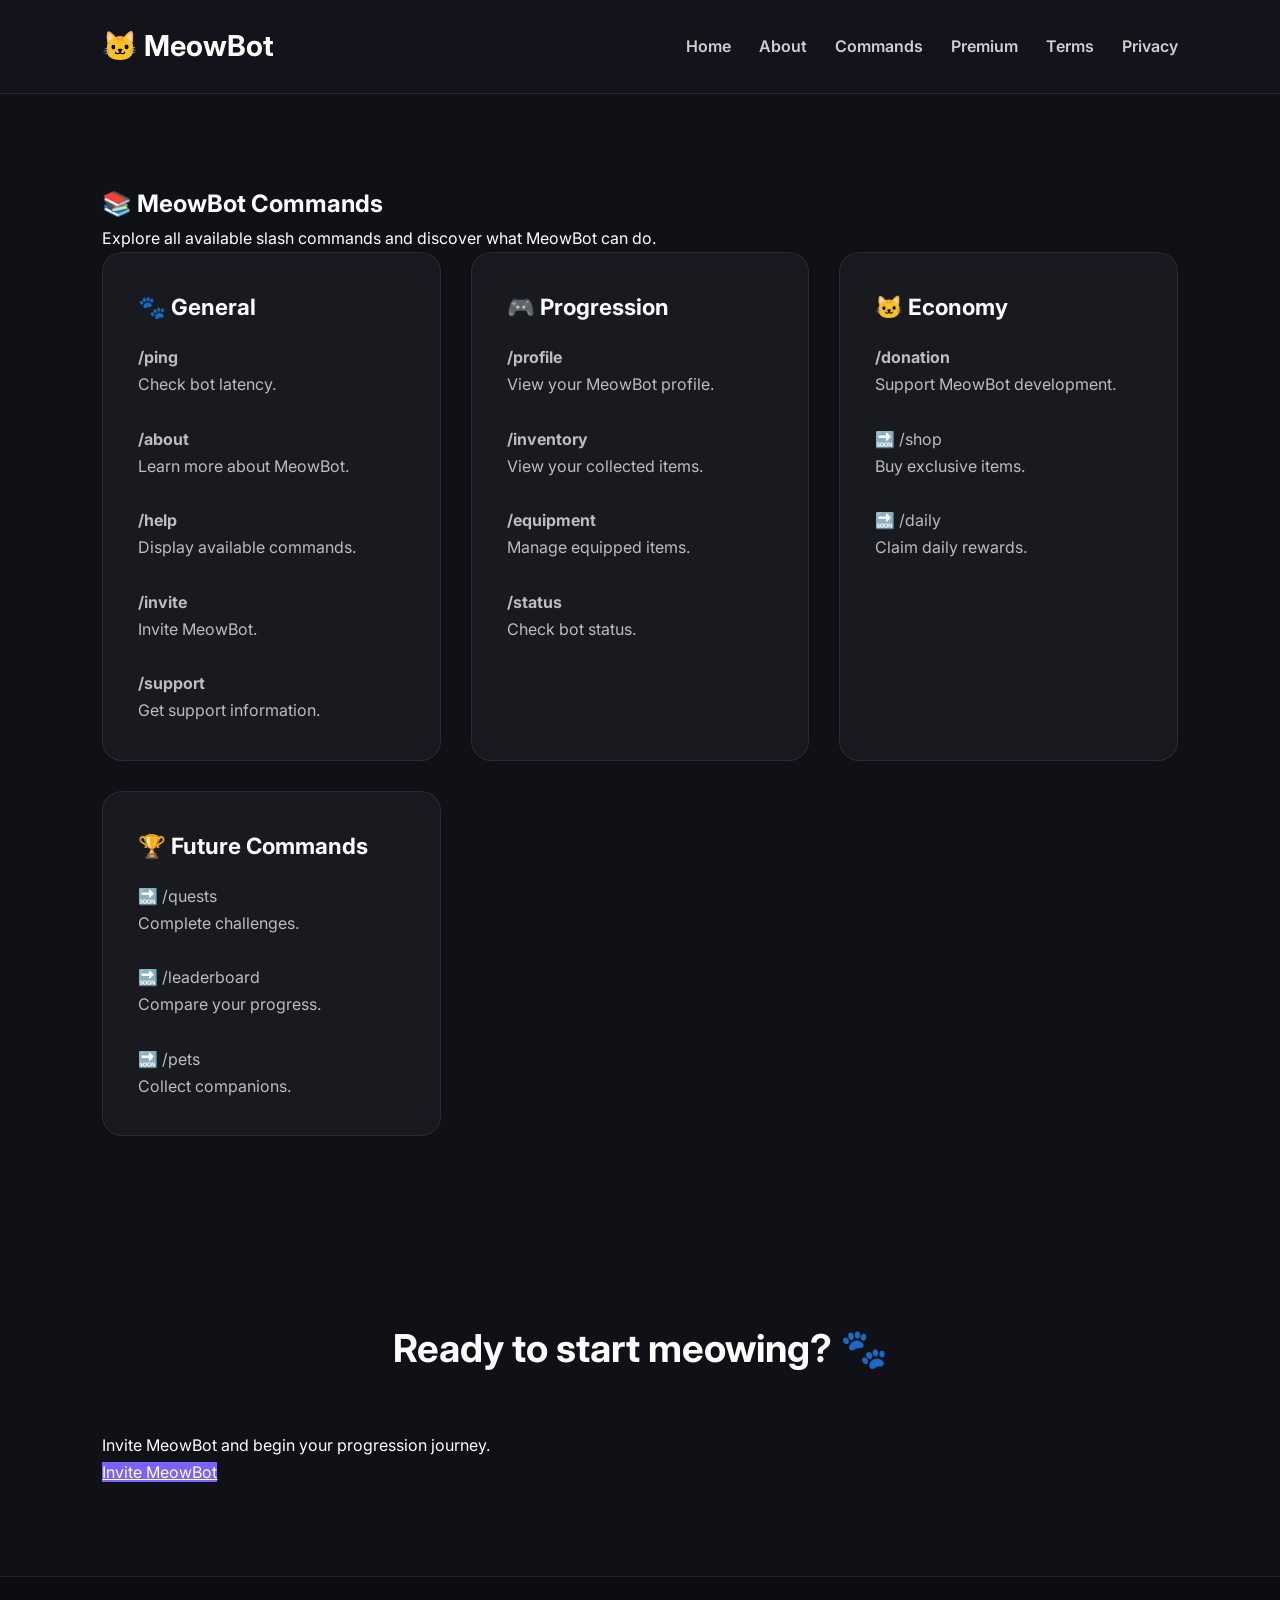
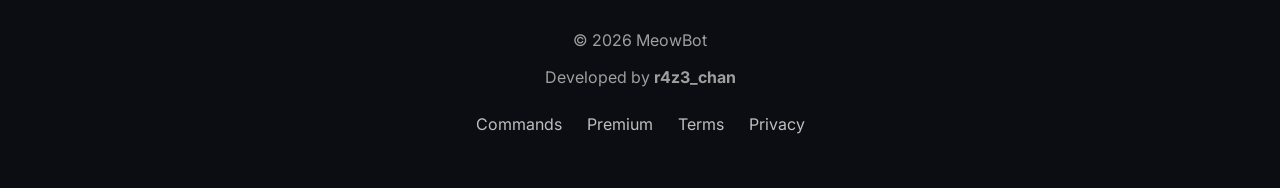
==== commands.html @ 5efc2060 "Create commands.html" ====
<!DOCTYPE html>
<html lang="en">

<head>

    <meta charset="UTF-8">

    <meta name="viewport" content="width=device-width, initial-scale=1.0">

    <title>MeowBot Commands</title>

    <link rel="stylesheet" href="style.css">

</head>


<body>


<header>


    <div class="logo">

        🐱 MeowBot

    </div>



    <nav>


        <a href="index.html">
            Home
        </a>


        <a href="index.html#about">
            About
        </a>


        <a href="commands.html">
            Commands
        </a>


        <a href="premium.html">
            Premium
        </a>


        <a href="terms.html">
            Terms
        </a>


        <a href="privacy.html">
            Privacy
        </a>


    </nav>


</header>








<section class="commands-page">


    <h1>

        📚 MeowBot Commands

    </h1>


    <p>

        Explore all available slash commands
        and discover what MeowBot can do.

    </p>





    <div class="cards">





        <div class="card command-card">


            <h3>

                🐾 General

            </h3>



            <p>

                <strong>/ping</strong>

                <br>
                Check bot latency.

                <br><br>


                <strong>/about</strong>

                <br>
                Learn more about MeowBot.

                <br><br>


                <strong>/help</strong>

                <br>
                Display available commands.

                <br><br>


                <strong>/invite</strong>

                <br>
                Invite MeowBot.

                <br><br>


                <strong>/support</strong>

                <br>
                Get support information.

            </p>


        </div>








        <div class="card command-card">


            <h3>

                🎮 Progression

            </h3>



            <p>


                <strong>/profile</strong>

                <br>
                View your MeowBot profile.

                <br><br>


                <strong>/inventory</strong>

                <br>
                View your collected items.

                <br><br>


                <strong>/equipment</strong>

                <br>
                Manage equipped items.

                <br><br>


                <strong>/status</strong>

                <br>
                Check bot status.


            </p>


        </div>









        <div class="card command-card">


            <h3>

                🐱 Economy

            </h3>



            <p>


                <strong>/donation</strong>

                <br>
                Support MeowBot development.

                <br><br>


                🔜 /shop

                <br>
                Buy exclusive items.

                <br><br>


                🔜 /daily

                <br>
                Claim daily rewards.

            </p>


        </div>









        <div class="card command-card">


            <h3>

                🏆 Future Commands

            </h3>



            <p>


                🔜 /quests

                <br>
                Complete challenges.

                <br><br>


                🔜 /leaderboard

                <br>
                Compare your progress.

                <br><br>


                🔜 /pets

                <br>
                Collect companions.


            </p>


        </div>



    </div>



</section>








<section class="cta">


    <h2>

        Ready to start meowing? 🐾

    </h2>


    <p>

        Invite MeowBot and begin your progression journey.

    </p>



    <a 
    class="primary"
    href="https://discord.com/oauth2/authorize?client_id=1523691754614689943&permissions=412317240384&integration_type=0&scope=bot+applications.commands"
    target="_blank">

        Invite MeowBot

    </a>


</section>








<footer>


    <p>
        © 2026 MeowBot
    </p>


    <p>
        Developed by <strong>r4z3_chan</strong>
    </p>



    <div class="footer-links">


        <a href="commands.html">
            Commands
        </a>


        <a href="premium.html">
            Premium
        </a>


        <a href="terms.html">
            Terms
        </a>


        <a href="privacy.html">
            Privacy
        </a>


    </div>



</footer>




</body>

</html>
---- style.css ----
/*
==========================================
MeowBot Website
Developer: r4z3_chan
==========================================
*/

@import url('https://fonts.googleapis.com/css2?family=Inter:wght@400;500;600;700&display=swap');

* {

    margin: 0;

    padding: 0;

    box-sizing: border-box;

}

html {

    scroll-behavior: smooth;

}

body {

    font-family: "Inter", sans-serif;

    background: #0f1117;

    color: #ffffff;

    line-height: 1.7;

}
:root {

    --background: #0f1117;

    --surface: #171b24;

    --primary: #7b61ff;

    --primary-hover: #927cff;

    --text: #ffffff;

    --text-secondary: #bdbdbd;

    --border: rgba(255,255,255,.08);

}
/* ===========================
   HEADER
=========================== */

header {

    width: 100%;

    padding: 22px 8%;

    display: flex;

    justify-content: space-between;

    align-items: center;

    background: rgba(20,20,30,.92);

    backdrop-filter: blur(12px);

    border-bottom: 1px solid rgba(255,255,255,.08);

    position: sticky;

    top: 0;

    z-index: 1000;

}

.logo {

    font-size: 1.8rem;

    font-weight: 700;

    color: #ffffff;

}

nav {

    display: flex;

    gap: 28px;

}

nav a {

    color: #cfcfcf;

    text-decoration: none;

    font-weight: 600;

    transition: .25s;

}

nav a:hover {

    color: #7b61ff;

}

/* ===========================
   HERO
=========================== */

.hero {

    min-height: 90vh;

    display: flex;

    flex-direction: column;

    justify-content: center;

    align-items: center;

    text-align: center;

    padding: 80px 20px;

    background:

        radial-gradient(circle at top,
        rgba(123,97,255,.35),
        transparent 55%),

        linear-gradient(#0f1117,#161922);

}

.hero h1 {

    font-size: 4rem;

    margin-bottom: 20px;

    font-weight: 700;

}

.hero p {

    max-width: 720px;

    color: #bdbdbd;

    font-size: 1.2rem;

    margin-bottom: 45px;

}

/* ===========================
   BUTTONS
=========================== */

.buttons {

    display: flex;

    gap: 20px;

    flex-wrap: wrap;

    justify-content: center;

}

.buttons a {

    text-decoration: none;

    padding: 15px 34px;

    border-radius: 14px;

    font-weight: 700;

    transition: .25s;

}

.primary {

    background: #7b61ff;

    color: white;

}

.primary:hover {

    background: #927cff;

    transform: translateY(-3px);

}

.secondary {

    border: 2px solid #7b61ff;

    color: #ffffff;

}

.secondary:hover {

    background: #7b61ff;

    transform: translateY(-3px);

}

/* ===========================
   SECTIONS
=========================== */

section {

    padding: 90px 8%;

}

section h2 {

    text-align: center;

    font-size: 2.4rem;

    margin-bottom: 50px;

}
/* ===========================
   FEATURE CARDS
=========================== */

.cards {

    display: grid;

    grid-template-columns: repeat(auto-fit, minmax(280px, 1fr));

    gap: 30px;

}

.card {

    background: rgba(255,255,255,.04);

    border: 1px solid rgba(255,255,255,.08);

    backdrop-filter: blur(12px);

    border-radius: 20px;

    padding: 35px;

    transition: .3s ease;

}

.card:hover {

    transform: translateY(-10px);

    border-color: #7b61ff;

    box-shadow: 0 15px 35px rgba(123,97,255,.25);

}

.card h3 {

    margin-bottom: 18px;

    font-size: 1.4rem;

}

.card p {

    color: #bdbdbd;

}

/* ===========================
   STATUS
=========================== */

.status {

    text-align: center;

}

.status p {

    color: #c9c9c9;

    font-size: 1.1rem;

    margin-top: 12px;

}

/* ===========================
   FOOTER
=========================== */

footer {

    background: #0b0d12;

    border-top: 1px solid rgba(255,255,255,.08);

    padding: 50px 20px;

    text-align: center;

}

footer p {

    color: #9f9f9f;

    margin-bottom: 10px;

}

.footer-links {

    margin-top: 20px;

    display: flex;

    justify-content: center;

    gap: 25px;

    flex-wrap: wrap;

}

.footer-links a {

    color: #bfbfbf;

    text-decoration: none;

    transition: .25s;

}

.footer-links a:hover {

    color: #7b61ff;

}

/* ===========================
   SCROLLBAR
=========================== */

::-webkit-scrollbar {

    width: 10px;

}

::-webkit-scrollbar-track {

    background: #11131a;

}

::-webkit-scrollbar-thumb {

    background: #7b61ff;

    border-radius: 20px;

}

::-webkit-scrollbar-thumb:hover {

    background: #927cff;

}

/* ===========================
   ANIMATIONS
=========================== */

.hero h1 {

    animation: fadeUp .8s ease;

}

.hero p {

    animation: fadeUp 1.1s ease;

}

.buttons {

    animation: fadeUp 1.4s ease;

}

@keyframes fadeUp {

    from {

        opacity: 0;

        transform: translateY(30px);

    }

    to {

        opacity: 1;

        transform: translateY(0);

    }

}

/* ===========================
   RESPONSIVE
=========================== */

@media (max-width: 900px) {

    header {

        flex-direction: column;

        gap: 20px;

    }

    nav {

        flex-wrap: wrap;

        justify-content: center;

    }

    .hero h1 {

        font-size: 3rem;

    }

}

@media (max-width: 650px) {

    .hero {

        min-height: auto;

        padding-top: 120px;

        padding-bottom: 80px;

    }

    .hero h1 {

        font-size: 2.3rem;

    }

    .hero p {

        font-size: 1rem;

    }

    .buttons {

        flex-direction: column;

        width: 100%;

    }

    .buttons a {

        width: 100%;

        text-align: center;

    }

    section {

        padding: 70px 7%;

    }

}
/* ===========================
   STATISTICS
=========================== */


#stats {

    text-align: center;

}


.stat-card {

    text-align: center;

}


.stat-number {

    font-size: 2.5rem;

    font-weight: bold;

    color: #7b61ff;

    margin: 15px 0;

}

/* ==========================
   PREMIUM PAGE
========================== */


.premium-page {

    min-height: 70vh;

    display: flex;

    flex-direction: column;

    align-items: center;

    justify-content: center;

    text-align: center;

}



.premium-card {

    max-width: 600px;

    padding: 40px;

    margin-top: 30px;

    border-radius: 20px;

    background: rgba(255,255,255,0.05);

}



.premium-card h2 {

    font-size: 2rem;

}



.premium-features {

    margin-top: 30px;

}



.coming {

    margin-top: 30px;

    font-weight: bold;

}
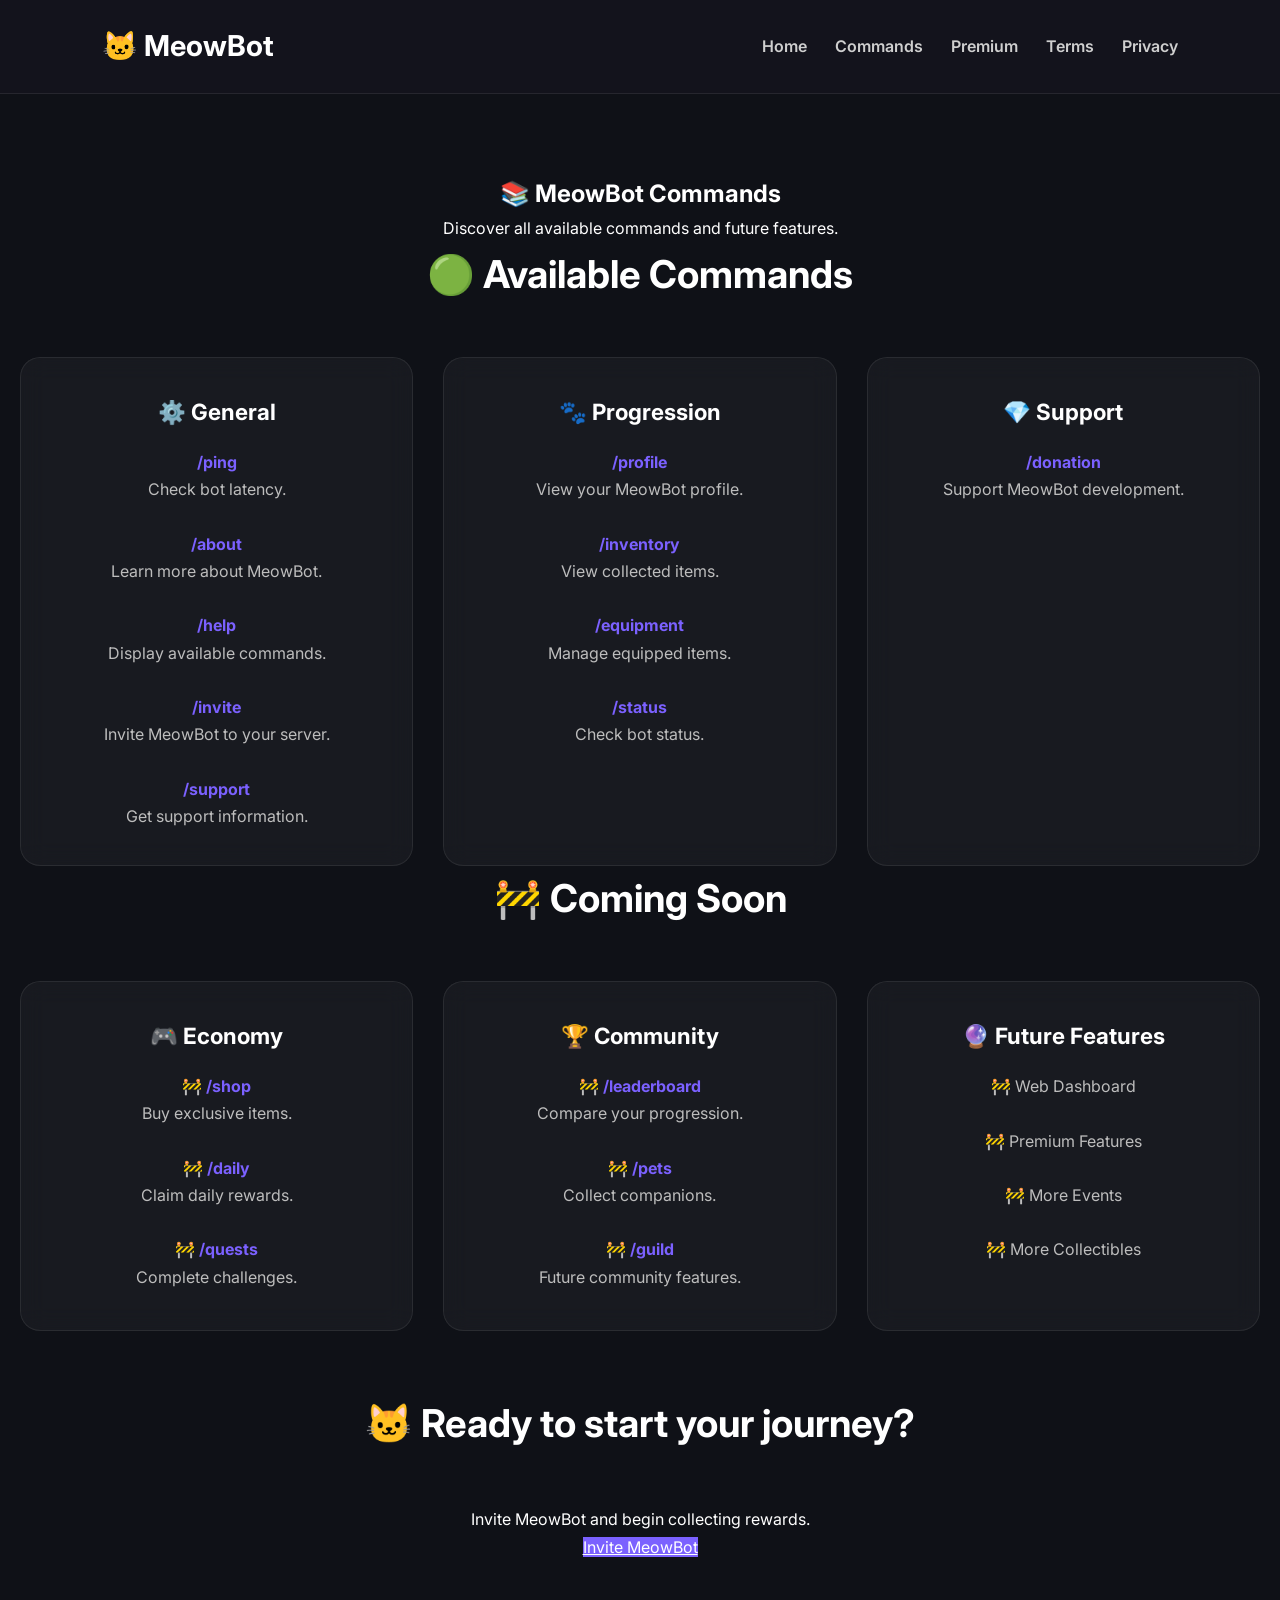
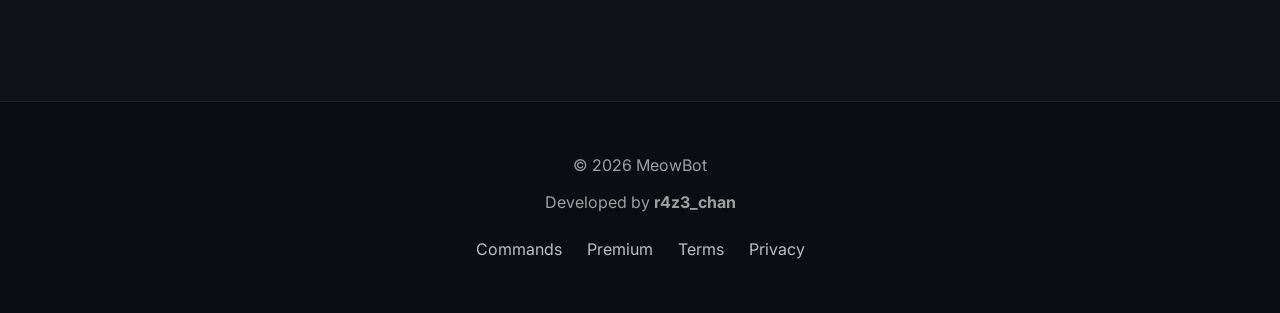
==== commit 081cb957: "Update commands.html" ====
--- a/commands.html
+++ b/commands.html
@@ -29,38 +29,27 @@
 
 
     <nav>
-
 
         <a href="index.html">
             Home
         </a>
 
-
-        <a href="index.html#about">
-            About
-        </a>
-
-
         <a href="commands.html">
             Commands
         </a>
 
-
         <a href="premium.html">
             Premium
         </a>
 
-
         <a href="terms.html">
             Terms
         </a>
 
-
         <a href="privacy.html">
             Privacy
         </a>
 
-
     </nav>
 
 
@@ -72,246 +61,392 @@
 
 
 
-
 <section class="commands-page">
 
 
-    <h1>
-
-        📚 MeowBot Commands
-
-    </h1>
-
-
-    <p>
-
-        Explore all available slash commands
-        and discover what MeowBot can do.
-
-    </p>
-
-
-
-
-
-    <div class="cards">
-
-
-
-
-
-        <div class="card command-card">
-
-
-            <h3>
-
-                🐾 General
-
-            </h3>
-
-
-
-            <p>
-
-                <strong>/ping</strong>
-
-                <br>
-                Check bot latency.
-
-                <br><br>
-
-
-                <strong>/about</strong>
-
-                <br>
-                Learn more about MeowBot.
-
-                <br><br>
-
-
-                <strong>/help</strong>
-
-                <br>
-                Display available commands.
-
-                <br><br>
-
-
-                <strong>/invite</strong>
-
-                <br>
-                Invite MeowBot.
-
-                <br><br>
-
-
-                <strong>/support</strong>
-
-                <br>
-                Get support information.
-
-            </p>
-
-
-        </div>
-
-
-
-
-
-
-
-
-        <div class="card command-card">
-
-
-            <h3>
-
-                🎮 Progression
-
-            </h3>
-
-
-
-            <p>
-
-
-                <strong>/profile</strong>
-
-                <br>
-                View your MeowBot profile.
-
-                <br><br>
-
-
-                <strong>/inventory</strong>
-
-                <br>
-                View your collected items.
-
-                <br><br>
-
-
-                <strong>/equipment</strong>
-
-                <br>
-                Manage equipped items.
-
-                <br><br>
-
-
-                <strong>/status</strong>
-
-                <br>
-                Check bot status.
-
-
-            </p>
-
-
-        </div>
-
-
-
-
-
-
-
-
-
-        <div class="card command-card">
-
-
-            <h3>
-
-                🐱 Economy
-
-            </h3>
-
-
-
-            <p>
-
-
-                <strong>/donation</strong>
-
-                <br>
-                Support MeowBot development.
-
-                <br><br>
-
-
-                🔜 /shop
-
-                <br>
-                Buy exclusive items.
-
-                <br><br>
-
-
-                🔜 /daily
-
-                <br>
-                Claim daily rewards.
-
-            </p>
-
-
-        </div>
-
-
-
-
-
-
-
-
-
-        <div class="card command-card">
-
-
-            <h3>
-
-                🏆 Future Commands
-
-            </h3>
-
-
-
-            <p>
-
-
-                🔜 /quests
-
-                <br>
-                Complete challenges.
-
-                <br><br>
-
-
-                🔜 /leaderboard
-
-                <br>
-                Compare your progress.
-
-                <br><br>
-
-
-                🔜 /pets
-
-                <br>
-                Collect companions.
-
-
-            </p>
-
-
-        </div>
-
-
-
-    </div>
-
+<h1>
+
+📚 MeowBot Commands
+
+</h1>
+
+
+<p>
+
+Discover all available commands and future features.
+
+</p>
+
+
+
+
+
+
+
+<h2>
+
+🟢 Available Commands
+
+</h2>
+
+
+
+
+
+<div class="cards">
+
+
+
+
+
+<div class="card command-card">
+
+
+<h3>
+
+⚙️ General
+
+</h3>
+
+
+<p>
+
+
+<strong>/ping</strong>
+
+<br>
+Check bot latency.
+
+
+<br><br>
+
+
+<strong>/about</strong>
+
+<br>
+Learn more about MeowBot.
+
+
+<br><br>
+
+
+<strong>/help</strong>
+
+<br>
+Display available commands.
+
+
+<br><br>
+
+
+<strong>/invite</strong>
+
+<br>
+Invite MeowBot to your server.
+
+
+<br><br>
+
+
+<strong>/support</strong>
+
+<br>
+Get support information.
+
+
+</p>
+
+
+</div>
+
+
+
+
+
+
+
+
+<div class="card command-card">
+
+
+<h3>
+
+🐾 Progression
+
+</h3>
+
+
+<p>
+
+
+<strong>/profile</strong>
+
+<br>
+View your MeowBot profile.
+
+
+<br><br>
+
+
+<strong>/inventory</strong>
+
+<br>
+View collected items.
+
+
+<br><br>
+
+
+<strong>/equipment</strong>
+
+<br>
+Manage equipped items.
+
+
+<br><br>
+
+
+<strong>/status</strong>
+
+<br>
+Check bot status.
+
+
+</p>
+
+
+</div>
+
+
+
+
+
+
+
+
+<div class="card command-card">
+
+
+<h3>
+
+💎 Support
+
+</h3>
+
+
+<p>
+
+
+<strong>/donation</strong>
+
+<br>
+Support MeowBot development.
+
+
+</p>
+
+
+</div>
+
+
+
+</div>
+
+
+
+
+
+
+
+
+<h2>
+
+🚧 Coming Soon
+
+</h2>
+
+
+
+
+
+<div class="cards">
+
+
+
+
+
+<div class="card command-card">
+
+
+<h3>
+
+🎮 Economy
+
+</h3>
+
+
+<p>
+
+
+🚧 <strong>/shop</strong>
+
+<br>
+Buy exclusive items.
+
+
+<br><br>
+
+
+🚧 <strong>/daily</strong>
+
+<br>
+Claim daily rewards.
+
+
+<br><br>
+
+
+🚧 <strong>/quests</strong>
+
+<br>
+Complete challenges.
+
+
+</p>
+
+
+</div>
+
+
+
+
+
+
+
+
+<div class="card command-card">
+
+
+<h3>
+
+🏆 Community
+
+</h3>
+
+
+<p>
+
+
+🚧 <strong>/leaderboard</strong>
+
+<br>
+Compare your progression.
+
+
+<br><br>
+
+
+🚧 <strong>/pets</strong>
+
+<br>
+Collect companions.
+
+
+<br><br>
+
+
+🚧 <strong>/guild</strong>
+
+<br>
+Future community features.
+
+
+</p>
+
+
+</div>
+
+
+
+
+
+
+
+
+<div class="card command-card">
+
+
+<h3>
+
+🔮 Future Features
+
+</h3>
+
+
+<p>
+
+
+🚧 Web Dashboard
+
+<br><br>
+
+
+🚧 Premium Features
+
+<br><br>
+
+
+🚧 More Events
+
+<br><br>
+
+
+🚧 More Collectibles
+
+
+</p>
+
+
+</div>
+
+
+
+
+
+</div>
+
+
+
+
+
+
+
+<section class="cta">
+
+
+<h2>
+
+🐱 Ready to start your journey?
+
+</h2>
+
+
+<p>
+
+Invite MeowBot and begin collecting rewards.
+
+</p>
+
+
+
+<a 
+class="primary"
+href="https://discord.com/oauth2/authorize?client_id=1523691754614689943&permissions=412317240384&integration_type=0&scope=bot+applications.commands"
+target="_blank">
+
+Invite MeowBot
+
+</a>
 
 
 </section>
@@ -320,37 +455,6 @@
 
 
 
-
-
-
-<section class="cta">
-
-
-    <h2>
-
-        Ready to start meowing? 🐾
-
-    </h2>
-
-
-    <p>
-
-        Invite MeowBot and begin your progression journey.
-
-    </p>
-
-
-
-    <a 
-    class="primary"
-    href="https://discord.com/oauth2/authorize?client_id=1523691754614689943&permissions=412317240384&integration_type=0&scope=bot+applications.commands"
-    target="_blank">
-
-        Invite MeowBot
-
-    </a>
-
-
 </section>
 
 
@@ -363,49 +467,47 @@
 <footer>
 
 
-    <p>
-        © 2026 MeowBot
-    </p>
-
-
-    <p>
-        Developed by <strong>r4z3_chan</strong>
-    </p>
-
-
-
-    <div class="footer-links">
-
-
-        <a href="commands.html">
-            Commands
-        </a>
-
-
-        <a href="premium.html">
-            Premium
-        </a>
-
-
-        <a href="terms.html">
-            Terms
-        </a>
-
-
-        <a href="privacy.html">
-            Privacy
-        </a>
-
-
-    </div>
-
+<p>
+© 2026 MeowBot
+</p>
+
+
+<p>
+Developed by <strong>r4z3_chan</strong>
+</p>
+
+
+
+<div class="footer-links">
+
+
+<a href="commands.html">
+Commands
+</a>
+
+
+<a href="premium.html">
+Premium
+</a>
+
+
+<a href="terms.html">
+Terms
+</a>
+
+
+<a href="privacy.html">
+Privacy
+</a>
+
+
+</div>
 
 
 </footer>
 
 
 
-
 </body>
 
 </html>
--- a/style.css
+++ b/style.css
@@ -620,3 +620,190 @@
     font-weight: bold;
 
 }
+/* ==========================
+   COMMANDS PAGE
+========================== */
+
+
+.commands-page {
+
+    text-align: center;
+
+    padding: 80px 20px;
+
+}
+
+
+
+.command-card {
+
+    min-height: 350px;
+
+}
+
+
+
+.command-card strong {
+
+    color: #7b61ff;
+
+}
+
+
+
+.cta {
+
+    text-align: center;
+
+    padding: 60px 20px;
+
+}
+/* ==========================
+   LEGAL PAGES
+========================== */
+
+
+.legal-page {
+
+    max-width: 1100px;
+
+    margin: auto;
+
+    padding: 80px 20px;
+
+    text-align: center;
+
+}
+
+
+
+.legal-page h1 {
+
+    font-size: 3rem;
+
+    margin-bottom: 15px;
+
+}
+
+
+
+.updated {
+
+    opacity: 0.7;
+
+    margin-bottom: 40px;
+
+}
+
+
+
+
+
+
+.legal-card {
+
+    background: rgba(255, 255, 255, 0.05);
+
+    border: 1px solid rgba(255, 255, 255, 0.1);
+
+    border-radius: 20px;
+
+    padding: 45px;
+
+    text-align: left;
+
+    line-height: 1.8;
+
+    backdrop-filter: blur(10px);
+
+}
+
+
+
+
+
+.legal-card h2 {
+
+    margin-top: 35px;
+
+    margin-bottom: 15px;
+
+    font-size: 1.5rem;
+
+}
+
+
+
+.legal-card p {
+
+    opacity: 0.9;
+
+}
+
+
+
+
+
+.legal-card ul {
+
+    margin-left: 25px;
+
+    margin-top: 15px;
+
+}
+
+
+
+
+
+.legal-card li {
+
+    margin-bottom: 10px;
+
+}
+
+
+
+
+
+
+.legal-card strong {
+
+    color: #9b7bff;
+
+}
+
+
+
+
+
+
+/* Mobile */
+
+@media screen and (max-width: 700px) {
+
+
+    .legal-page {
+
+        padding: 50px 15px;
+
+    }
+
+
+
+    .legal-page h1 {
+
+        font-size: 2rem;
+
+    }
+
+
+
+    .legal-card {
+
+        padding: 25px;
+
+    }
+
+
+}
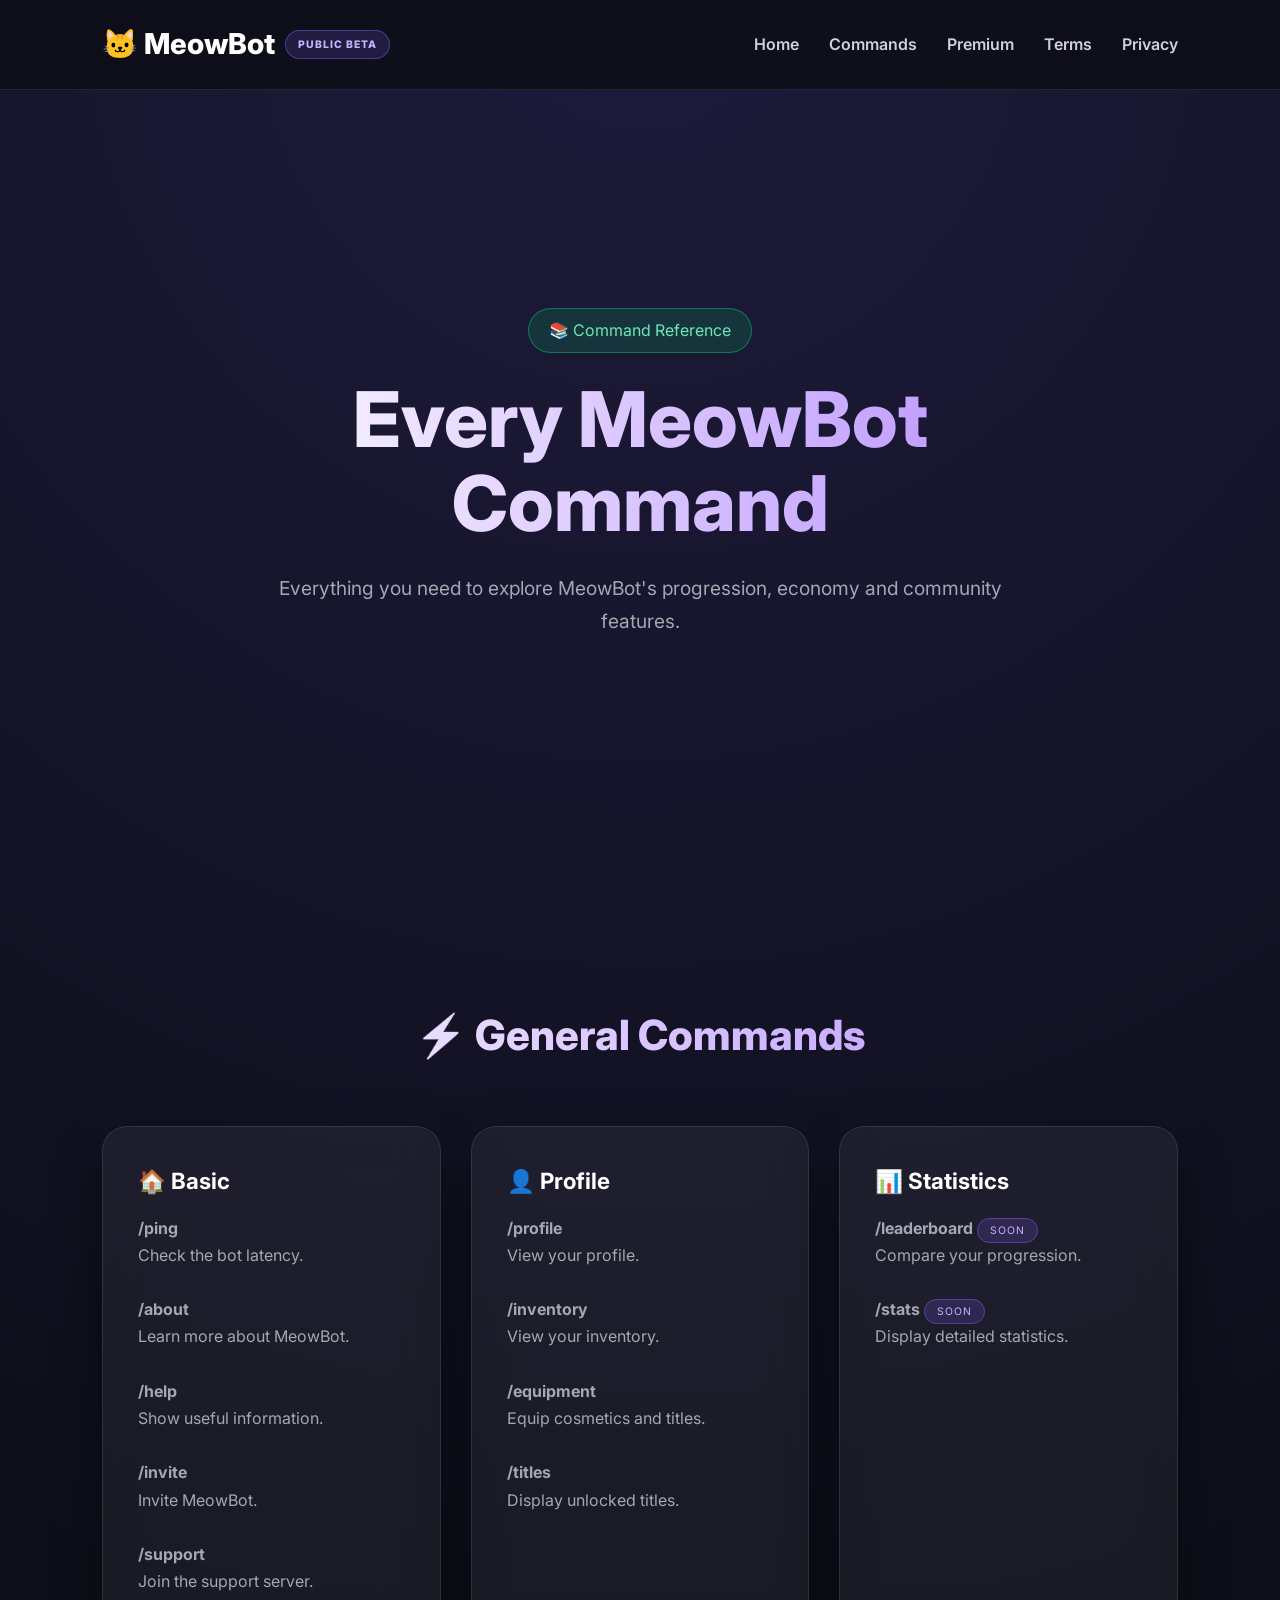
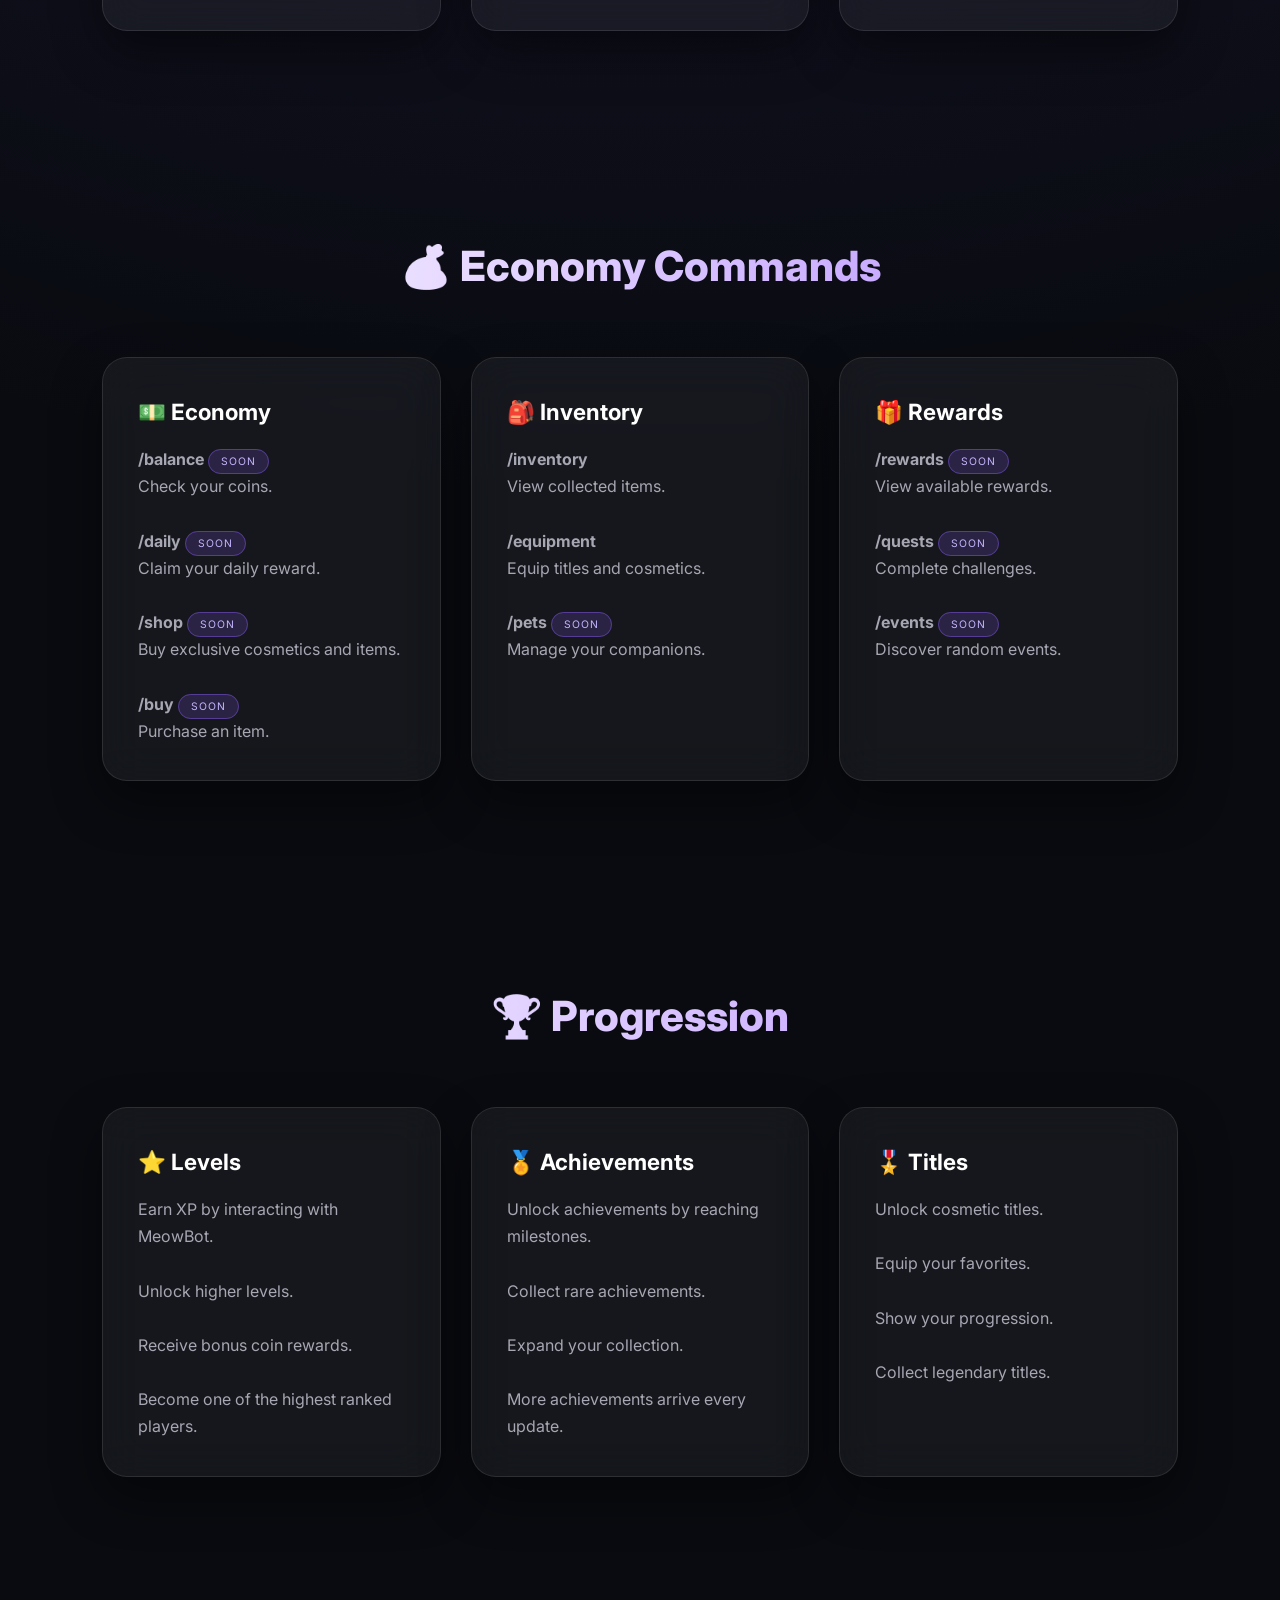
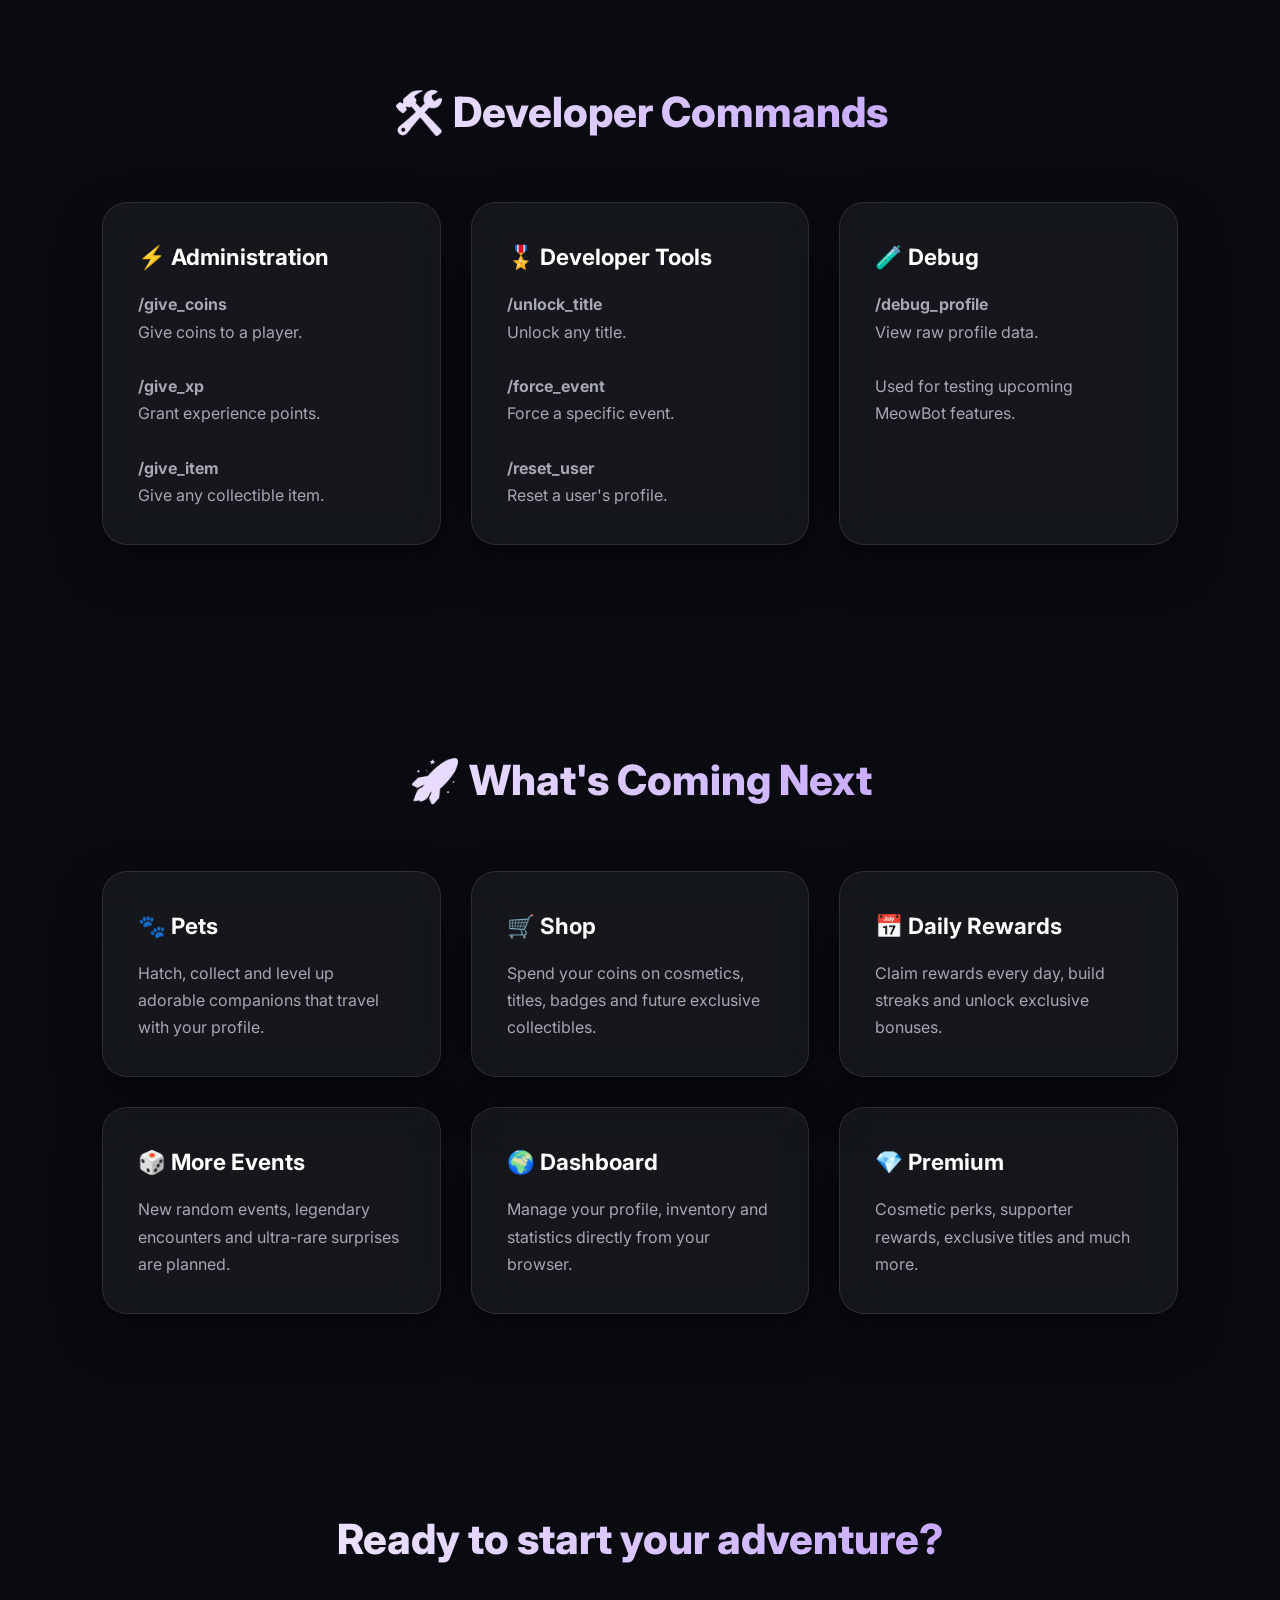
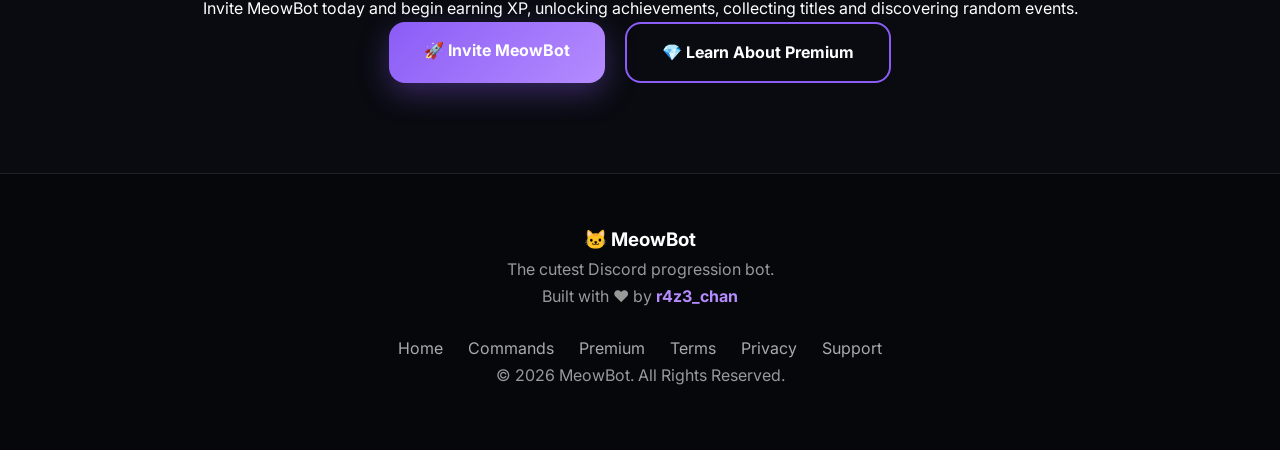
==== commit b222c359: "Refactor commands.html for improved structure and content Updated the structure and content of the c" ====
--- a/commands.html
+++ b/commands.html
@@ -5,30 +5,50 @@
 
     <meta charset="UTF-8">
 
-    <meta name="viewport" content="width=device-width, initial-scale=1.0">
-
-    <title>MeowBot Commands</title>
-
-    <link rel="stylesheet" href="style.css">
+    <meta
+        name="viewport"
+        content="width=device-width, initial-scale=1.0"
+    >
+
+    <meta
+        name="description"
+        content="Discover every command available in MeowBot, the cutest Discord progression bot."
+    >
+
+    <title>
+        MeowBot • Commands
+    </title>
+
+    <link
+        rel="stylesheet"
+        href="style.css"
+    >
+
+    <link
+        rel="icon"
+        href="favicon.ico"
+    >
 
 </head>
 
-
 <body>
 
-
 <header>
 
-
-    <div class="logo">
+    <a
+        href="index.html"
+        class="logo"
+    >
 
         🐱 MeowBot
 
-    </div>
-
-
-
-    <nav>
+        <span class="beta-badge">
+            PUBLIC BETA
+        </span>
+
+    </a>
+
+    <nav class="navbar">
 
         <a href="index.html">
             Home
@@ -52,461 +72,795 @@
 
     </nav>
 
+    <button class="menu-toggle">
+
+        ☰
+
+    </button>
 
 </header>
 
-
-
-
-
-
-
-<section class="commands-page">
-
-
-<h1>
-
-📚 MeowBot Commands
-
-</h1>
-
-
-<p>
-
-Discover all available commands and future features.
-
-</p>
-
-
-
-
-
-
-
-<h2>
-
-🟢 Available Commands
-
-</h2>
-
-
-
-
-
-<div class="cards">
-
-
-
-
-
-<div class="card command-card">
-
-
-<h3>
-
-⚙️ General
-
-</h3>
-
-
-<p>
-
-
-<strong>/ping</strong>
-
-<br>
-Check bot latency.
-
-
-<br><br>
-
-
-<strong>/about</strong>
-
-<br>
-Learn more about MeowBot.
-
-
-<br><br>
-
-
-<strong>/help</strong>
-
-<br>
-Display available commands.
-
-
-<br><br>
-
-
-<strong>/invite</strong>
-
-<br>
-Invite MeowBot to your server.
-
-
-<br><br>
-
-
-<strong>/support</strong>
-
-<br>
-Get support information.
-
-
-</p>
-
-
-</div>
-
-
-
-
-
-
-
-
-<div class="card command-card">
-
-
-<h3>
-
-🐾 Progression
-
-</h3>
-
-
-<p>
-
-
-<strong>/profile</strong>
-
-<br>
-View your MeowBot profile.
-
-
-<br><br>
-
-
-<strong>/inventory</strong>
-
-<br>
-View collected items.
-
-
-<br><br>
-
-
-<strong>/equipment</strong>
-
-<br>
-Manage equipped items.
-
-
-<br><br>
-
-
-<strong>/status</strong>
-
-<br>
-Check bot status.
-
-
-</p>
-
-
-</div>
-
-
-
-
-
-
-
-
-<div class="card command-card">
-
-
-<h3>
-
-💎 Support
-
-</h3>
-
-
-<p>
-
-
-<strong>/donation</strong>
-
-<br>
-Support MeowBot development.
-
-
-</p>
-
-
-</div>
-
-
-
-</div>
-
-
-
-
-
-
-
-
-<h2>
-
-🚧 Coming Soon
-
-</h2>
-
-
-
-
-
-<div class="cards">
-
-
-
-
-
-<div class="card command-card">
-
-
-<h3>
-
-🎮 Economy
-
-</h3>
-
-
-<p>
-
-
-🚧 <strong>/shop</strong>
-
-<br>
-Buy exclusive items.
-
-
-<br><br>
-
-
-🚧 <strong>/daily</strong>
-
-<br>
-Claim daily rewards.
-
-
-<br><br>
-
-
-🚧 <strong>/quests</strong>
-
-<br>
-Complete challenges.
-
-
-</p>
-
-
-</div>
-
-
-
-
-
-
-
-
-<div class="card command-card">
-
-
-<h3>
-
-🏆 Community
-
-</h3>
-
-
-<p>
-
-
-🚧 <strong>/leaderboard</strong>
-
-<br>
-Compare your progression.
-
-
-<br><br>
-
-
-🚧 <strong>/pets</strong>
-
-<br>
-Collect companions.
-
-
-<br><br>
-
-
-🚧 <strong>/guild</strong>
-
-<br>
-Future community features.
-
-
-</p>
-
-
-</div>
-
-
-
-
-
-
-
-
-<div class="card command-card">
-
-
-<h3>
-
-🔮 Future Features
-
-</h3>
-
-
-<p>
-
-
-🚧 Web Dashboard
-
-<br><br>
-
-
-🚧 Premium Features
-
-<br><br>
-
-
-🚧 More Events
-
-<br><br>
-
-
-🚧 More Collectibles
-
-
-</p>
-
-
-</div>
-
-
-
-
-
-</div>
-
-
-
-
-
-
+<section class="hero">
+
+    <div class="hero-badge">
+
+        📚 Command Reference
+
+    </div>
+
+    <h1>
+
+        Every MeowBot Command
+
+    </h1>
+
+    <p>
+
+        Everything you need to explore MeowBot's progression,
+        economy and community features.
+
+    </p>
+
+</section>
+
+<section>
+
+    <h2>
+
+        ⚡ General Commands
+
+    </h2>
+
+    <div class="cards">
+
+        <div class="card">
+
+            <h3>
+
+                🏠 Basic
+
+            </h3>
+
+            <p>
+
+                <strong>/ping</strong><br>
+                Check the bot latency.
+
+                <br><br>
+
+                <strong>/about</strong><br>
+                Learn more about MeowBot.
+
+                <br><br>
+
+                <strong>/help</strong><br>
+                Show useful information.
+
+                <br><br>
+
+                <strong>/invite</strong><br>
+                Invite MeowBot.
+
+                <br><br>
+
+                <strong>/support</strong><br>
+                Join the support server.
+
+            </p>
+
+        </div>
+
+        <div class="card">
+
+            <h3>
+
+                👤 Profile
+
+            </h3>
+
+            <p>
+
+                <strong>/profile</strong><br>
+                View your profile.
+
+                <br><br>
+
+                <strong>/inventory</strong><br>
+                View your inventory.
+
+                <br><br>
+
+                <strong>/equipment</strong><br>
+                Equip cosmetics and titles.
+
+                <br><br>
+
+                <strong>/titles</strong><br>
+                Display unlocked titles.
+
+            </p>
+
+        </div>
+
+        <div class="card">
+
+            <h3>
+
+                📊 Statistics
+
+            </h3>
+
+            <p>
+
+                <strong>/leaderboard</strong>
+
+                <span class="beta-badge">
+
+                    SOON
+
+                </span>
+
+                <br>
+
+                Compare your progression.
+
+                <br><br>
+
+                <strong>/stats</strong>
+
+                <span class="beta-badge">
+
+                    SOON
+
+                </span>
+
+                <br>
+
+                Display detailed statistics.
+
+            </p>
+
+        </div>
+
+    </div>
+
+</section>
+<section>
+
+    <h2>
+
+        💰 Economy Commands
+
+    </h2>
+
+    <div class="cards">
+
+        <div class="card">
+
+            <h3>
+
+                💵 Economy
+
+            </h3>
+
+            <p>
+
+                <strong>/balance</strong>
+
+                <span class="beta-badge">
+                    SOON
+                </span>
+
+                <br>
+
+                Check your coins.
+
+                <br><br>
+
+                <strong>/daily</strong>
+
+                <span class="beta-badge">
+                    SOON
+                </span>
+
+                <br>
+
+                Claim your daily reward.
+
+                <br><br>
+
+                <strong>/shop</strong>
+
+                <span class="beta-badge">
+                    SOON
+                </span>
+
+                <br>
+
+                Buy exclusive cosmetics and items.
+
+                <br><br>
+
+                <strong>/buy</strong>
+
+                <span class="beta-badge">
+                    SOON
+                </span>
+
+                <br>
+
+                Purchase an item.
+
+            </p>
+
+        </div>
+
+        <div class="card">
+
+            <h3>
+
+                🎒 Inventory
+
+            </h3>
+
+            <p>
+
+                <strong>/inventory</strong>
+
+                <br>
+
+                View collected items.
+
+                <br><br>
+
+                <strong>/equipment</strong>
+
+                <br>
+
+                Equip titles and cosmetics.
+
+                <br><br>
+
+                <strong>/pets</strong>
+
+                <span class="beta-badge">
+                    SOON
+                </span>
+
+                <br>
+
+                Manage your companions.
+
+            </p>
+
+        </div>
+
+        <div class="card">
+
+            <h3>
+
+                🎁 Rewards
+
+            </h3>
+
+            <p>
+
+                <strong>/rewards</strong>
+
+                <span class="beta-badge">
+                    SOON
+                </span>
+
+                <br>
+
+                View available rewards.
+
+                <br><br>
+
+                <strong>/quests</strong>
+
+                <span class="beta-badge">
+                    SOON
+                </span>
+
+                <br>
+
+                Complete challenges.
+
+                <br><br>
+
+                <strong>/events</strong>
+
+                <span class="beta-badge">
+                    SOON
+                </span>
+
+                <br>
+
+                Discover random events.
+
+            </p>
+
+        </div>
+
+    </div>
+
+</section>
+
+<section>
+
+    <h2>
+
+        🏆 Progression
+
+    </h2>
+
+    <div class="cards">
+
+        <div class="card">
+
+            <h3>
+
+                ⭐ Levels
+
+            </h3>
+
+            <p>
+
+                Earn XP by interacting with MeowBot.
+
+                <br><br>
+
+                Unlock higher levels.
+
+                <br><br>
+
+                Receive bonus coin rewards.
+
+                <br><br>
+
+                Become one of the highest ranked players.
+
+            </p>
+
+        </div>
+
+        <div class="card">
+
+            <h3>
+
+                🏅 Achievements
+
+            </h3>
+
+            <p>
+
+                Unlock achievements by reaching milestones.
+
+                <br><br>
+
+                Collect rare achievements.
+
+                <br><br>
+
+                Expand your collection.
+
+                <br><br>
+
+                More achievements arrive every update.
+
+            </p>
+
+        </div>
+
+        <div class="card">
+
+            <h3>
+
+                🎖️ Titles
+
+            </h3>
+
+            <p>
+
+                Unlock cosmetic titles.
+
+                <br><br>
+
+                Equip your favorites.
+
+                <br><br>
+
+                Show your progression.
+
+                <br><br>
+
+                Collect legendary titles.
+
+            </p>
+
+        </div>
+
+    </div>
+
+</section>
+<section>
+
+    <h2>
+
+        🛠️ Developer Commands
+
+    </h2>
+
+    <div class="cards">
+
+        <div class="card">
+
+            <h3>
+
+                ⚡ Administration
+
+            </h3>
+
+            <p>
+
+                <strong>/give_coins</strong>
+
+                <br>
+
+                Give coins to a player.
+
+                <br><br>
+
+                <strong>/give_xp</strong>
+
+                <br>
+
+                Grant experience points.
+
+                <br><br>
+
+                <strong>/give_item</strong>
+
+                <br>
+
+                Give any collectible item.
+
+            </p>
+
+        </div>
+
+        <div class="card">
+
+            <h3>
+
+                🎖️ Developer Tools
+
+            </h3>
+
+            <p>
+
+                <strong>/unlock_title</strong>
+
+                <br>
+
+                Unlock any title.
+
+                <br><br>
+
+                <strong>/force_event</strong>
+
+                <br>
+
+                Force a specific event.
+
+                <br><br>
+
+                <strong>/reset_user</strong>
+
+                <br>
+
+                Reset a user's profile.
+
+            </p>
+
+        </div>
+
+        <div class="card">
+
+            <h3>
+
+                🧪 Debug
+
+            </h3>
+
+            <p>
+
+                <strong>/debug_profile</strong>
+
+                <br>
+
+                View raw profile data.
+
+                <br><br>
+
+                Used for testing upcoming
+                MeowBot features.
+
+            </p>
+
+        </div>
+
+    </div>
+
+</section>
+
+<section>
+
+    <h2>
+
+        🚀 What's Coming Next
+
+    </h2>
+
+    <div class="cards">
+
+        <div class="card">
+
+            <h3>
+
+                🐾 Pets
+
+            </h3>
+
+            <p>
+
+                Hatch, collect and level up
+                adorable companions that
+                travel with your profile.
+
+            </p>
+
+        </div>
+
+        <div class="card">
+
+            <h3>
+
+                🛒 Shop
+
+            </h3>
+
+            <p>
+
+                Spend your coins on
+                cosmetics, titles,
+                badges and future
+                exclusive collectibles.
+
+            </p>
+
+        </div>
+
+        <div class="card">
+
+            <h3>
+
+                📅 Daily Rewards
+
+            </h3>
+
+            <p>
+
+                Claim rewards every day,
+                build streaks and unlock
+                exclusive bonuses.
+
+            </p>
+
+        </div>
+
+        <div class="card">
+
+            <h3>
+
+                🎲 More Events
+
+            </h3>
+
+            <p>
+
+                New random events,
+                legendary encounters
+                and ultra-rare surprises
+                are planned.
+
+            </p>
+
+        </div>
+
+        <div class="card">
+
+            <h3>
+
+                🌍 Dashboard
+
+            </h3>
+
+            <p>
+
+                Manage your profile,
+                inventory and statistics
+                directly from your browser.
+
+            </p>
+
+        </div>
+
+        <div class="card">
+
+            <h3>
+
+                💎 Premium
+
+            </h3>
+
+            <p>
+
+                Cosmetic perks,
+                supporter rewards,
+                exclusive titles and
+                much more.
+
+            </p>
+
+        </div>
+
+    </div>
+
+</section>
 
 <section class="cta">
 
-
-<h2>
-
-🐱 Ready to start your journey?
-
-</h2>
-
-
-<p>
-
-Invite MeowBot and begin collecting rewards.
-
-</p>
-
-
-
-<a 
-class="primary"
-href="https://discord.com/oauth2/authorize?client_id=1523691754614689943&permissions=412317240384&integration_type=0&scope=bot+applications.commands"
-target="_blank">
-
-Invite MeowBot
-
-</a>
-
+    <h2>
+
+        Ready to start your adventure?
+
+    </h2>
+
+    <p>
+
+        Invite MeowBot today and begin earning XP,
+        unlocking achievements, collecting titles
+        and discovering random events.
+
+    </p>
+
+    <div class="buttons">
+
+        <a
+            class="primary"
+            href="https://discord.com/oauth2/authorize?client_id=1523691754614689943&permissions=412317240384&integration_type=0&scope=bot+applications.commands"
+            target="_blank">
+
+            🚀 Invite MeowBot
+
+        </a>
+
+        <a
+            class="secondary"
+            href="premium.html">
+
+            💎 Learn About Premium
+
+        </a>
+
+    </div>
 
 </section>
-
-
-
-
-
-</section>
-
-
-
-
-
-
-
-
 <footer>
 
-
-<p>
-© 2026 MeowBot
-</p>
-
-
-<p>
-Developed by <strong>r4z3_chan</strong>
-</p>
-
-
-
-<div class="footer-links">
-
-
-<a href="commands.html">
-Commands
-</a>
-
-
-<a href="premium.html">
-Premium
-</a>
-
-
-<a href="terms.html">
-Terms
-</a>
-
-
-<a href="privacy.html">
-Privacy
-</a>
-
-
-</div>
-
+    <div class="footer-content">
+
+        <h3>
+
+            🐱 MeowBot
+
+        </h3>
+
+        <p>
+
+            The cutest Discord progression bot.
+
+            <br>
+
+            Built with ❤️ by <strong>r4z3_chan</strong>
+
+        </p>
+
+        <div class="footer-links">
+
+            <a href="index.html">
+
+                Home
+
+            </a>
+
+            <a href="commands.html">
+
+                Commands
+
+            </a>
+
+            <a href="premium.html">
+
+                Premium
+
+            </a>
+
+            <a href="terms.html">
+
+                Terms
+
+            </a>
+
+            <a href="privacy.html">
+
+                Privacy
+
+            </a>
+
+            <a
+                href="https://ko-fi.com/r4z3chan"
+                target="_blank">
+
+                Support
+
+            </a>
+
+        </div>
+
+        <div class="footer-bottom">
+
+            <p>
+
+                © 2026 MeowBot. All Rights Reserved.
+
+            </p>
+
+        </div>
+
+    </div>
 
 </footer>
 
-
+<script>
+
+const menuButton = document.querySelector(".menu-toggle");
+
+const navbar = document.querySelector(".navbar");
+
+if (menuButton && navbar) {
+
+    menuButton.addEventListener("click", () => {
+
+        navbar.classList.toggle("active");
+
+    });
+
+    document.querySelectorAll(".navbar a").forEach(link => {
+
+        link.addEventListener("click", () => {
+
+            navbar.classList.remove("active");
+
+        });
+
+    });
+
+}
+
+</script>
 
 </body>
 
--- a/style.css
+++ b/style.css
@@ -1,663 +1,1313 @@
 /*
 ==========================================
-MeowBot Website
-Developer: r4z3_chan
+ MeowBot Website V2
+ Premium Dark UI
+ Developer: r4z3_chan
 ==========================================
 */
 
-@import url('https://fonts.googleapis.com/css2?family=Inter:wght@400;500;600;700&display=swap');
+
+@import url('https://fonts.googleapis.com/css2?family=Inter:wght@400;500;600;700;800&display=swap');
+
+
+
+/* ==========================
+   RESET
+========================== */
+
 
 * {
 
     margin: 0;
-
     padding: 0;
-
     box-sizing: border-box;
 
 }
 
+
+
 html {
 
     scroll-behavior: smooth;
 
 }
 
+
+
 body {
 
     font-family: "Inter", sans-serif;
 
-    background: #0f1117;
-
-    color: #ffffff;
+    background:
+        radial-gradient(
+            circle at top,
+            rgba(123,97,255,0.18),
+            transparent 40%
+        ),
+        #090b10;
+
+    color: white;
 
     line-height: 1.7;
 
-}
+    overflow-x: hidden;
+
+}
+
+
+
+
+
 :root {
 
-    --background: #0f1117;
-
-    --surface: #171b24;
-
-    --primary: #7b61ff;
-
-    --primary-hover: #927cff;
+
+    --background: #090b10;
+
+    --surface: rgba(255,255,255,0.05);
+
+    --surface-hover:
+        rgba(255,255,255,0.09);
+
+
+    --primary: #8b5cf6;
+
+    --primary-light: #b58cff;
+
 
     --text: #ffffff;
 
-    --text-secondary: #bdbdbd;
-
-    --border: rgba(255,255,255,.08);
-
-}
-/* ===========================
+    --text-muted: #a7a7b3;
+
+
+    --border:
+        rgba(255,255,255,0.10);
+
+
+
+    --shadow:
+        0 20px 50px rgba(0,0,0,.45);
+
+
+}
+
+
+
+
+
+/* ==========================
+   SCROLLBAR
+========================== */
+
+
+::-webkit-scrollbar {
+
+    width: 10px;
+
+}
+
+
+
+::-webkit-scrollbar-track {
+
+    background:#07080c;
+
+}
+
+
+
+::-webkit-scrollbar-thumb {
+
+    background:
+        linear-gradient(
+            180deg,
+            #8b5cf6,
+            #b58cff
+        );
+
+    border-radius:50px;
+
+}
+
+
+
+
+
+
+/* ==========================
    HEADER
-=========================== */
+========================== */
+
 
 header {
 
-    width: 100%;
-
-    padding: 22px 8%;
-
-    display: flex;
-
-    justify-content: space-between;
-
-    align-items: center;
-
-    background: rgba(20,20,30,.92);
-
-    backdrop-filter: blur(12px);
-
-    border-bottom: 1px solid rgba(255,255,255,.08);
 
     position: sticky;
 
-    top: 0;
-
-    z-index: 1000;
-
-}
+    top:0;
+
+    z-index:1000;
+
+
+    width:100%;
+
+
+    padding:
+        20px 8%;
+
+
+
+    display:flex;
+
+    align-items:center;
+
+    justify-content:space-between;
+
+
+
+    background:
+
+        rgba(10,12,18,.75);
+
+
+
+    backdrop-filter:
+
+        blur(18px);
+
+
+
+    border-bottom:
+
+        1px solid var(--border);
+
+
+}
+
+
+
+
 
 .logo {
 
-    font-size: 1.8rem;
-
-    font-weight: 700;
-
-    color: #ffffff;
-
-}
+
+    text-decoration:none;
+
+
+    color:white;
+
+
+    font-size:1.8rem;
+
+
+    font-weight:800;
+
+
+
+    display:flex;
+
+
+    align-items:center;
+
+
+    gap:10px;
+
+
+}
+
+
+
+.logo:hover {
+
+
+    color:#b58cff;
+
+
+}
+
+
+
+
+
+
+.beta-badge {
+
+
+    font-size:.65rem;
+
+
+    padding:
+
+        5px 12px;
+
+
+
+    border-radius:30px;
+
+
+
+    color:#c4b5fd;
+
+
+
+    background:
+
+        rgba(139,92,246,.18);
+
+
+
+    border:
+
+        1px solid rgba(139,92,246,.45);
+
+
+
+    letter-spacing:1px;
+
+}
+
+
+
+
+
+
 
 nav {
 
-    display: flex;
-
-    gap: 28px;
-
-}
+
+    display:flex;
+
+
+    gap:30px;
+
+
+}
+
+
+
 
 nav a {
 
-    color: #cfcfcf;
-
-    text-decoration: none;
-
-    font-weight: 600;
-
-    transition: .25s;
-
-}
+
+    position:relative;
+
+
+    text-decoration:none;
+
+
+    color:#d1d1d8;
+
+
+
+    font-weight:600;
+
+
+
+    transition:.3s;
+
+
+}
+
+
+
+
 
 nav a:hover {
 
-    color: #7b61ff;
-
-}
-
-/* ===========================
+
+    color:#b58cff;
+
+
+    transform:
+
+        translateY(-3px);
+
+
+}
+
+
+
+
+
+
+
+nav a::after {
+
+
+    content:"";
+
+
+    position:absolute;
+
+
+    bottom:-8px;
+
+
+    left:50%;
+
+
+    width:0;
+
+
+    height:3px;
+
+
+    border-radius:20px;
+
+
+
+    background:#b58cff;
+
+
+
+    transform:translateX(-50%);
+
+
+
+    transition:.3s;
+
+
+}
+
+
+
+
+nav a:hover::after {
+
+
+    width:100%;
+
+
+}
+
+
+
+
+
+
+
+.menu-toggle {
+
+
+    display:none;
+
+
+
+    background:none;
+
+
+    border:none;
+
+
+    color:white;
+
+
+
+    font-size:2rem;
+
+
+
+    cursor:pointer;
+
+
+}
+
+
+
+
+
+
+/* ==========================
    HERO
-=========================== */
+========================== */
+
 
 .hero {
 
-    min-height: 90vh;
-
-    display: flex;
-
-    flex-direction: column;
-
-    justify-content: center;
-
-    align-items: center;
-
-    text-align: center;
-
-    padding: 80px 20px;
+
+    min-height:90vh;
+
+
+
+    display:flex;
+
+
+    flex-direction:column;
+
+
+    justify-content:center;
+
+
+    align-items:center;
+
+
+
+    text-align:center;
+
+
+
+    padding:
+
+        100px 20px;
+
+
+
+}
+
+
+
+
+
+.hero-badge {
+
+
+    padding:
+
+        8px 20px;
+
+
+
+    border-radius:50px;
+
+
 
     background:
 
-        radial-gradient(circle at top,
-        rgba(123,97,255,.35),
-        transparent 55%),
-
-        linear-gradient(#0f1117,#161922);
-
-}
+        rgba(0,255,120,.12);
+
+
+
+    border:
+
+        1px solid rgba(0,255,120,.35);
+
+
+
+    color:#6ee7b7;
+
+
+
+    margin-bottom:25px;
+
+
+
+    animation:
+
+        pulse 3s infinite;
+
+
+}
+
+
+
+
+@keyframes pulse {
+
+
+    0% {
+
+
+        box-shadow:
+
+        0 0 0 rgba(110,231,183,0);
+
+
+    }
+
+
+    50% {
+
+
+        box-shadow:
+
+        0 0 25px rgba(110,231,183,.35);
+
+
+    }
+
+
+    100% {
+
+
+        box-shadow:
+
+        0 0 0 rgba(110,231,183,0);
+
+
+    }
+
+
+}
+
+
+
+
+
+
 
 .hero h1 {
 
-    font-size: 4rem;
-
-    margin-bottom: 20px;
-
-    font-weight: 700;
-
-}
+
+    max-width:900px;
+
+
+    font-size:
+
+        clamp(2.8rem,6vw,5rem);
+
+
+
+    line-height:1.1;
+
+
+    font-weight:800;
+
+
+    margin-bottom:25px;
+
+
+
+    background:
+
+        linear-gradient(
+            90deg,
+            white,
+            #b58cff
+        );
+
+
+
+    -webkit-background-clip:text;
+
+
+    -webkit-text-fill-color:transparent;
+
+
+}
+
+
+
+
+
+
 
 .hero p {
 
-    max-width: 720px;
-
-    color: #bdbdbd;
-
-    font-size: 1.2rem;
-
-    margin-bottom: 45px;
-
-}
-
-/* ===========================
-   BUTTONS
-=========================== */
+
+    max-width:750px;
+
+
+    color:
+
+        var(--text-muted);
+
+
+
+    font-size:1.2rem;
+
+
+
+    margin-bottom:45px;
+
+
+}
+
+
+
+
+
+/* ==========================
+ BUTTONS
+========================== */
+
 
 .buttons {
 
-    display: flex;
-
-    gap: 20px;
-
-    flex-wrap: wrap;
-
-    justify-content: center;
-
-}
-
-.buttons a {
-
-    text-decoration: none;
-
-    padding: 15px 34px;
-
-    border-radius: 14px;
-
-    font-weight: 700;
-
-    transition: .25s;
-
-}
-
+
+    display:flex;
+
+
+    justify-content:center;
+
+
+    gap:20px;
+
+
+    flex-wrap:wrap;
+
+
+}
+
+
+
+.buttons a,
 .primary {
 
-    background: #7b61ff;
-
-    color: white;
-
-}
+
+    padding:
+
+        15px 35px;
+
+
+
+    border-radius:16px;
+
+
+
+    text-decoration:none;
+
+
+
+    font-weight:700;
+
+
+
+    transition:.3s;
+
+
+}
+
+
+
+
+
+
+.primary {
+
+
+    background:
+
+        linear-gradient(
+            135deg,
+            #8b5cf6,
+            #b58cff
+        );
+
+
+
+    color:white;
+
+
+
+    box-shadow:
+
+        0 10px 30px rgba(139,92,246,.35);
+
+
+}
+
+
+
 
 .primary:hover {
 
-    background: #927cff;
-
-    transform: translateY(-3px);
-
-}
+
+    transform:
+
+        translateY(-5px);
+
+
+
+    box-shadow:
+
+        0 15px 40px rgba(139,92,246,.55);
+
+
+}
+
+
+
+
+
 
 .secondary {
 
-    border: 2px solid #7b61ff;
-
-    color: #ffffff;
-
-}
+
+    border:
+
+        2px solid #8b5cf6;
+
+
+    color:white;
+
+
+}
+
+
 
 .secondary:hover {
 
-    background: #7b61ff;
-
-    transform: translateY(-3px);
-
-}
-
-/* ===========================
+
+    background:#8b5cf6;
+
+
+    transform:
+
+        translateY(-5px);
+
+
+}
+/* ==========================
    SECTIONS
-=========================== */
+========================== */
+
 
 section {
 
-    padding: 90px 8%;
-
-}
+    padding:100px 8%;
+
+}
+
+
 
 section h2 {
 
-    text-align: center;
-
-    font-size: 2.4rem;
-
-    margin-bottom: 50px;
-
-}
-/* ===========================
-   FEATURE CARDS
-=========================== */
+    text-align:center;
+
+    font-size:2.6rem;
+
+    margin-bottom:55px;
+
+
+    font-weight:800;
+
+
+    background:
+
+        linear-gradient(
+            90deg,
+            white,
+            #b58cff
+        );
+
+
+    -webkit-background-clip:text;
+
+    -webkit-text-fill-color:transparent;
+
+}
+
+
+
+
+
+/* ==========================
+   CARDS
+========================== */
+
 
 .cards {
 
-    display: grid;
-
-    grid-template-columns: repeat(auto-fit, minmax(280px, 1fr));
-
-    gap: 30px;
-
-}
+
+    display:grid;
+
+
+    grid-template-columns:
+
+        repeat(
+            auto-fit,
+            minmax(280px,1fr)
+        );
+
+
+
+    gap:30px;
+
+
+}
+
+
+
 
 .card {
 
-    background: rgba(255,255,255,.04);
-
-    border: 1px solid rgba(255,255,255,.08);
-
-    backdrop-filter: blur(12px);
-
-    border-radius: 20px;
-
-    padding: 35px;
-
-    transition: .3s ease;
-
-}
+
+    background:
+
+        rgba(255,255,255,.05);
+
+
+
+    border:
+
+        1px solid var(--border);
+
+
+
+    border-radius:25px;
+
+
+
+    padding:35px;
+
+
+
+    backdrop-filter:
+
+        blur(20px);
+
+
+
+    box-shadow:
+
+        var(--shadow);
+
+
+
+    transition:
+
+        .35s ease;
+
+
+
+    position:relative;
+
+
+    overflow:hidden;
+
+
+}
+
+
+
+
+
+
+.card::before {
+
+
+    content:"";
+
+
+    position:absolute;
+
+
+    inset:0;
+
+
+
+    background:
+
+        radial-gradient(
+            circle at top,
+            rgba(181,140,255,.25),
+            transparent 60%
+        );
+
+
+
+    opacity:0;
+
+
+    transition:.35s;
+
+
+}
+
+
+
+
+.card:hover::before {
+
+
+    opacity:1;
+
+
+}
+
+
+
+
 
 .card:hover {
 
-    transform: translateY(-10px);
-
-    border-color: #7b61ff;
-
-    box-shadow: 0 15px 35px rgba(123,97,255,.25);
-
-}
+
+    transform:
+
+
+        translateY(-12px)
+        scale(1.03);
+
+
+
+    border-color:
+
+        rgba(181,140,255,.7);
+
+
+
+    box-shadow:
+
+
+        0 25px 60px rgba(139,92,246,.25);
+
+
+}
+
+
+
+
+
 
 .card h3 {
 
-    margin-bottom: 18px;
-
-    font-size: 1.4rem;
-
-}
+
+    position:relative;
+
+
+    font-size:1.4rem;
+
+
+    margin-bottom:15px;
+
+
+}
+
+
 
 .card p {
 
-    color: #bdbdbd;
-
-}
-
-/* ===========================
-   STATUS
-=========================== */
-
-.status {
-
-    text-align: center;
-
-}
-
-.status p {
-
-    color: #c9c9c9;
-
-    font-size: 1.1rem;
-
-    margin-top: 12px;
-
-}
-
-/* ===========================
-   FOOTER
-=========================== */
-
-footer {
-
-    background: #0b0d12;
-
-    border-top: 1px solid rgba(255,255,255,.08);
-
-    padding: 50px 20px;
-
-    text-align: center;
-
-}
-
-footer p {
-
-    color: #9f9f9f;
-
-    margin-bottom: 10px;
-
-}
-
-.footer-links {
-
-    margin-top: 20px;
-
-    display: flex;
-
-    justify-content: center;
-
-    gap: 25px;
-
-    flex-wrap: wrap;
-
-}
-
-.footer-links a {
-
-    color: #bfbfbf;
-
-    text-decoration: none;
-
-    transition: .25s;
-
-}
-
-.footer-links a:hover {
-
-    color: #7b61ff;
-
-}
-
-/* ===========================
-   SCROLLBAR
-=========================== */
-
-::-webkit-scrollbar {
-
-    width: 10px;
-
-}
-
-::-webkit-scrollbar-track {
-
-    background: #11131a;
-
-}
-
-::-webkit-scrollbar-thumb {
-
-    background: #7b61ff;
-
-    border-radius: 20px;
-
-}
-
-::-webkit-scrollbar-thumb:hover {
-
-    background: #927cff;
-
-}
-
-/* ===========================
-   ANIMATIONS
-=========================== */
-
-.hero h1 {
-
-    animation: fadeUp .8s ease;
-
-}
-
-.hero p {
-
-    animation: fadeUp 1.1s ease;
-
-}
-
-.buttons {
-
-    animation: fadeUp 1.4s ease;
-
-}
-
-@keyframes fadeUp {
-
-    from {
-
-        opacity: 0;
-
-        transform: translateY(30px);
-
-    }
-
-    to {
-
-        opacity: 1;
-
-        transform: translateY(0);
-
-    }
-
-}
-
-/* ===========================
-   RESPONSIVE
-=========================== */
-
-@media (max-width: 900px) {
-
-    header {
-
-        flex-direction: column;
-
-        gap: 20px;
-
-    }
-
-    nav {
-
-        flex-wrap: wrap;
-
-        justify-content: center;
-
-    }
-
-    .hero h1 {
-
-        font-size: 3rem;
-
-    }
-
-}
-
-@media (max-width: 650px) {
-
-    .hero {
-
-        min-height: auto;
-
-        padding-top: 120px;
-
-        padding-bottom: 80px;
-
-    }
-
-    .hero h1 {
-
-        font-size: 2.3rem;
-
-    }
-
-    .hero p {
-
-        font-size: 1rem;
-
-    }
-
-    .buttons {
-
-        flex-direction: column;
-
-        width: 100%;
-
-    }
-
-    .buttons a {
-
-        width: 100%;
-
-        text-align: center;
-
-    }
-
-    section {
-
-        padding: 70px 7%;
-
-    }
-
-}
-/* ===========================
-   STATISTICS
-=========================== */
+
+    position:relative;
+
+
+    color:
+
+        var(--text-muted);
+
+
+}
+
+
+
+
+
+/* ==========================
+   ABOUT
+========================== */
+
+
+.about-content {
+
+
+    max-width:900px;
+
+
+    margin:auto;
+
+
+    padding:45px;
+
+
+
+    background:
+
+        rgba(255,255,255,.05);
+
+
+
+    border:
+
+
+        1px solid var(--border);
+
+
+
+    border-radius:30px;
+
+
+
+    backdrop-filter:
+
+        blur(20px);
+
+
+
+    box-shadow:
+
+        var(--shadow);
+
+
+
+}
+
+
+
+
+
+.about-content strong {
+
+
+    color:#b58cff;
+
+
+}
+
+
+
+.about-content ul {
+
+
+    margin:
+
+        30px 0;
+
+
+
+    padding-left:30px;
+
+
+}
+
+
+
+.about-content li {
+
+
+    margin-bottom:12px;
+
+
+
+    transition:.25s;
+
+
+}
+
+
+
+.about-content li:hover {
+
+
+    transform:
+
+        translateX(10px);
+
+
+
+    color:#b58cff;
+
+
+}
+
+
+
+
+
+/* ==========================
+   STATS
+========================== */
 
 
 #stats {
 
-    text-align: center;
-
-}
+
+    text-align:center;
+
+
+}
+
+
+
 
 
 .stat-card {
 
-    text-align: center;
-
-}
+
+    text-align:center;
+
+
+}
+
+
+
 
 
 .stat-number {
 
-    font-size: 2.5rem;
-
-    font-weight: bold;
-
-    color: #7b61ff;
-
-    margin: 15px 0;
-
-}
+
+    font-size:3rem;
+
+
+    font-weight:900;
+
+
+    margin:20px 0;
+
+
+
+    color:#b58cff;
+
+
+
+    text-shadow:
+
+
+        0 0 20px rgba(181,140,255,.6);
+
+
+}
+
+
+
+
+
+
+
+.stat-card:hover .stat-number {
+
+
+    transform:scale(1.15);
+
+
+}
+
+
+
+
+
+
+/* ==========================
+   COMMANDS PAGE
+========================== */
+
+
+.commands-page {
+
+
+    text-align:center;
+
+
+}
+
+
+
+
+
+.command-card {
+
+
+    min-height:350px;
+
+
+}
+
+
+
+
+.command-card strong {
+
+
+    color:#b58cff;
+
+
+}
+
+
+
+
 
 /* ==========================
    PREMIUM PAGE
 ========================== */
 
 
-.premium-page {
-
-    min-height: 70vh;
-
-    display: flex;
-
-    flex-direction: column;
-
-    align-items: center;
-
-    justify-content: center;
-
-    text-align: center;
-
-}
+.premium-hero {
+
+
+    min-height:70vh;
+
+
+}
+
+
+
+
+
+.premium-section,
+.premium-info {
+
+
+    padding-top:80px;
+
+
+}
+
 
 
 
 .premium-card {
 
-    max-width: 600px;
-
-    padding: 40px;
-
-    margin-top: 30px;
-
-    border-radius: 20px;
-
-    background: rgba(255,255,255,0.05);
-
-}
-
-
-
-.premium-card h2 {
-
-    font-size: 2rem;
-
-}
-
-
-
-.premium-features {
-
-    margin-top: 30px;
-
-}
+
+    max-width:650px;
+
+
+    margin:auto;
+
+
+    padding:45px;
+
+
+
+    border-radius:30px;
+
+
+    background:
+
+        rgba(255,255,255,.05);
+
+
+
+}
+
+
 
 
 
 .coming {
 
-    margin-top: 30px;
-
-    font-weight: bold;
-
-}
+
+    margin-top:30px;
+
+
+    font-weight:bold;
+
+
+}
+
+
+
+
+
 /* ==========================
-   COMMANDS PAGE
+   CTA
 ========================== */
 
 
-.commands-page {
-
-    text-align: center;
-
-    padding: 80px 20px;
-
-}
-
-
-
-.command-card {
-
-    min-height: 350px;
-
-}
-
-
-
-.command-card strong {
-
-    color: #7b61ff;
-
-}
-
-
-
 .cta {
 
-    text-align: center;
-
-    padding: 60px 20px;
-
-}
+
+    text-align:center;
+
+
+    padding:90px 20px;
+
+
+}
+
+
+
+.cta h2 {
+
+
+    margin-bottom:20px;
+
+
+}
+
+
+
+
+
+
 /* ==========================
    LEGAL PAGES
 ========================== */
@@ -665,13 +1315,17 @@
 
 .legal-page {
 
-    max-width: 1100px;
-
-    margin: auto;
-
-    padding: 80px 20px;
-
-    text-align: center;
+
+    max-width:1100px;
+
+
+    margin:auto;
+
+
+    padding:
+
+        90px 20px;
+
 
 }
 
@@ -679,22 +1333,35 @@
 
 .legal-page h1 {
 
-    font-size: 3rem;
-
-    margin-bottom: 15px;
-
-}
+
+    text-align:center;
+
+
+    font-size:3rem;
+
+
+    margin-bottom:15px;
+
+
+}
+
+
 
 
 
 .updated {
 
-    opacity: 0.7;
-
-    margin-bottom: 40px;
-
-}
-
+
+    text-align:center;
+
+
+    color:#888;
+
+
+    margin-bottom:50px;
+
+
+}
 
 
 
@@ -702,19 +1369,39 @@
 
 .legal-card {
 
-    background: rgba(255, 255, 255, 0.05);
-
-    border: 1px solid rgba(255, 255, 255, 0.1);
-
-    border-radius: 20px;
-
-    padding: 45px;
-
-    text-align: left;
-
-    line-height: 1.8;
-
-    backdrop-filter: blur(10px);
+
+    background:
+
+
+        rgba(255,255,255,.05);
+
+
+
+    border:
+
+
+        1px solid var(--border);
+
+
+
+    border-radius:30px;
+
+
+
+    padding:50px;
+
+
+
+    backdrop-filter:
+
+        blur(20px);
+
+
+
+    box-shadow:
+
+        var(--shadow);
+
 
 }
 
@@ -724,19 +1411,27 @@
 
 .legal-card h2 {
 
-    margin-top: 35px;
-
-    margin-bottom: 15px;
-
-    font-size: 1.5rem;
-
-}
+
+    margin-top:35px;
+
+
+    margin-bottom:15px;
+
+
+    color:#b58cff;
+
+
+}
+
+
 
 
 
 .legal-card p {
 
-    opacity: 0.9;
+
+    color:#ddd;
+
 
 }
 
@@ -746,9 +1441,12 @@
 
 .legal-card ul {
 
-    margin-left: 25px;
-
-    margin-top: 15px;
+
+    margin-left:25px;
+
+
+    margin-top:20px;
+
 
 }
 
@@ -758,52 +1456,418 @@
 
 .legal-card li {
 
-    margin-bottom: 10px;
-
-}
-
-
-
-
-
-
-.legal-card strong {
-
-    color: #9b7bff;
-
-}
-
-
-
-
-
-
-/* Mobile */
-
-@media screen and (max-width: 700px) {
-
-
-    .legal-page {
-
-        padding: 50px 15px;
+
+    margin-bottom:10px;
+
+
+}
+
+
+
+
+
+/* ==========================
+   FOOTER
+========================== */
+
+
+footer {
+
+
+    padding:
+
+        50px 20px;
+
+
+
+    text-align:center;
+
+
+
+    background:
+
+        #06070b;
+
+
+
+    border-top:
+
+
+        1px solid var(--border);
+
+
+}
+
+
+
+
+footer p {
+
+
+    color:#999;
+
+
+    margin-bottom:10px;
+
+
+}
+
+
+
+footer strong {
+
+
+    color:#b58cff;
+
+
+}
+
+
+
+
+
+.footer-links {
+
+
+    display:flex;
+
+
+    justify-content:center;
+
+
+    gap:25px;
+
+
+    flex-wrap:wrap;
+
+
+    margin-top:25px;
+
+
+}
+
+
+
+
+
+.footer-links a {
+
+
+    color:#aaa;
+
+
+    text-decoration:none;
+
+
+    transition:.3s;
+
+
+}
+
+
+
+
+
+.footer-links a:hover {
+
+
+    color:#b58cff;
+
+
+    transform:
+
+        translateY(-3px);
+
+
+}
+
+
+
+
+
+
+/* ==========================
+   ANIMATIONS
+========================== */
+
+
+.hero h1,
+.hero p,
+.buttons {
+
+
+    animation:
+
+        fadeUp 1s ease;
+
+
+}
+
+
+
+
+
+@keyframes fadeUp {
+
+
+    from {
+
+
+        opacity:0;
+
+
+        transform:
+
+            translateY(35px);
+
 
     }
 
 
 
-    .legal-page h1 {
-
-        font-size: 2rem;
+    to {
+
+
+        opacity:1;
+
+
+        transform:
+
+            translateY(0);
+
 
     }
 
 
-
-    .legal-card {
-
-        padding: 25px;
-
-    }
-
-
-}
+}
+
+
+
+
+
+
+/* ==========================
+   MOBILE
+========================== */
+
+
+@media(max-width:900px){
+
+
+
+header {
+
+
+    padding:
+
+        20px 5%;
+
+
+}
+
+
+
+
+.menu-toggle {
+
+
+    display:block;
+
+
+}
+
+
+
+
+.navbar {
+
+
+    position:absolute;
+
+
+    top:80px;
+
+
+    left:0;
+
+
+    width:100%;
+
+
+    background:#090b10;
+
+
+
+    flex-direction:column;
+
+
+    align-items:center;
+
+
+    padding:30px;
+
+
+
+    transform:
+
+        translateY(-150%);
+
+
+
+    transition:.35s;
+
+
+}
+
+
+
+
+.navbar.active {
+
+
+    transform:
+
+        translateY(0);
+
+
+}
+
+
+
+
+
+.hero h1 {
+
+
+    font-size:2.8rem;
+
+
+}
+
+
+
+
+
+section {
+
+
+    padding:70px 5%;
+
+
+}
+
+
+
+}
+
+
+
+
+@media(max-width:600px){
+
+
+
+.hero p {
+
+
+    font-size:1rem;
+
+
+}
+
+
+
+
+.buttons {
+
+
+    flex-direction:column;
+
+
+    width:100%;
+
+
+}
+
+
+
+.buttons a {
+
+
+    width:100%;
+
+
+    text-align:center;
+
+
+}
+
+
+
+.legal-card {
+
+
+    padding:25px;
+
+
+}
+
+
+
+.legal-page h1 {
+
+
+    font-size:2.2rem;
+
+
+}
+
+
+
+.card {
+
+
+    padding:25px;
+
+
+}
+
+
+}
+
+/* ==========================
+   JS SCROLL ANIMATION
+========================== */
+
+
+.hidden {
+
+    opacity:0;
+
+    transform:
+        translateY(40px);
+
+    transition:
+        .8s ease;
+
+}
+
+
+
+.visible {
+
+    opacity:1;
+
+    transform:
+        translateY(0);
+
+}
+
+
+
+.menu-toggle.open {
+
+    transform:
+        rotate(90deg);
+
+}
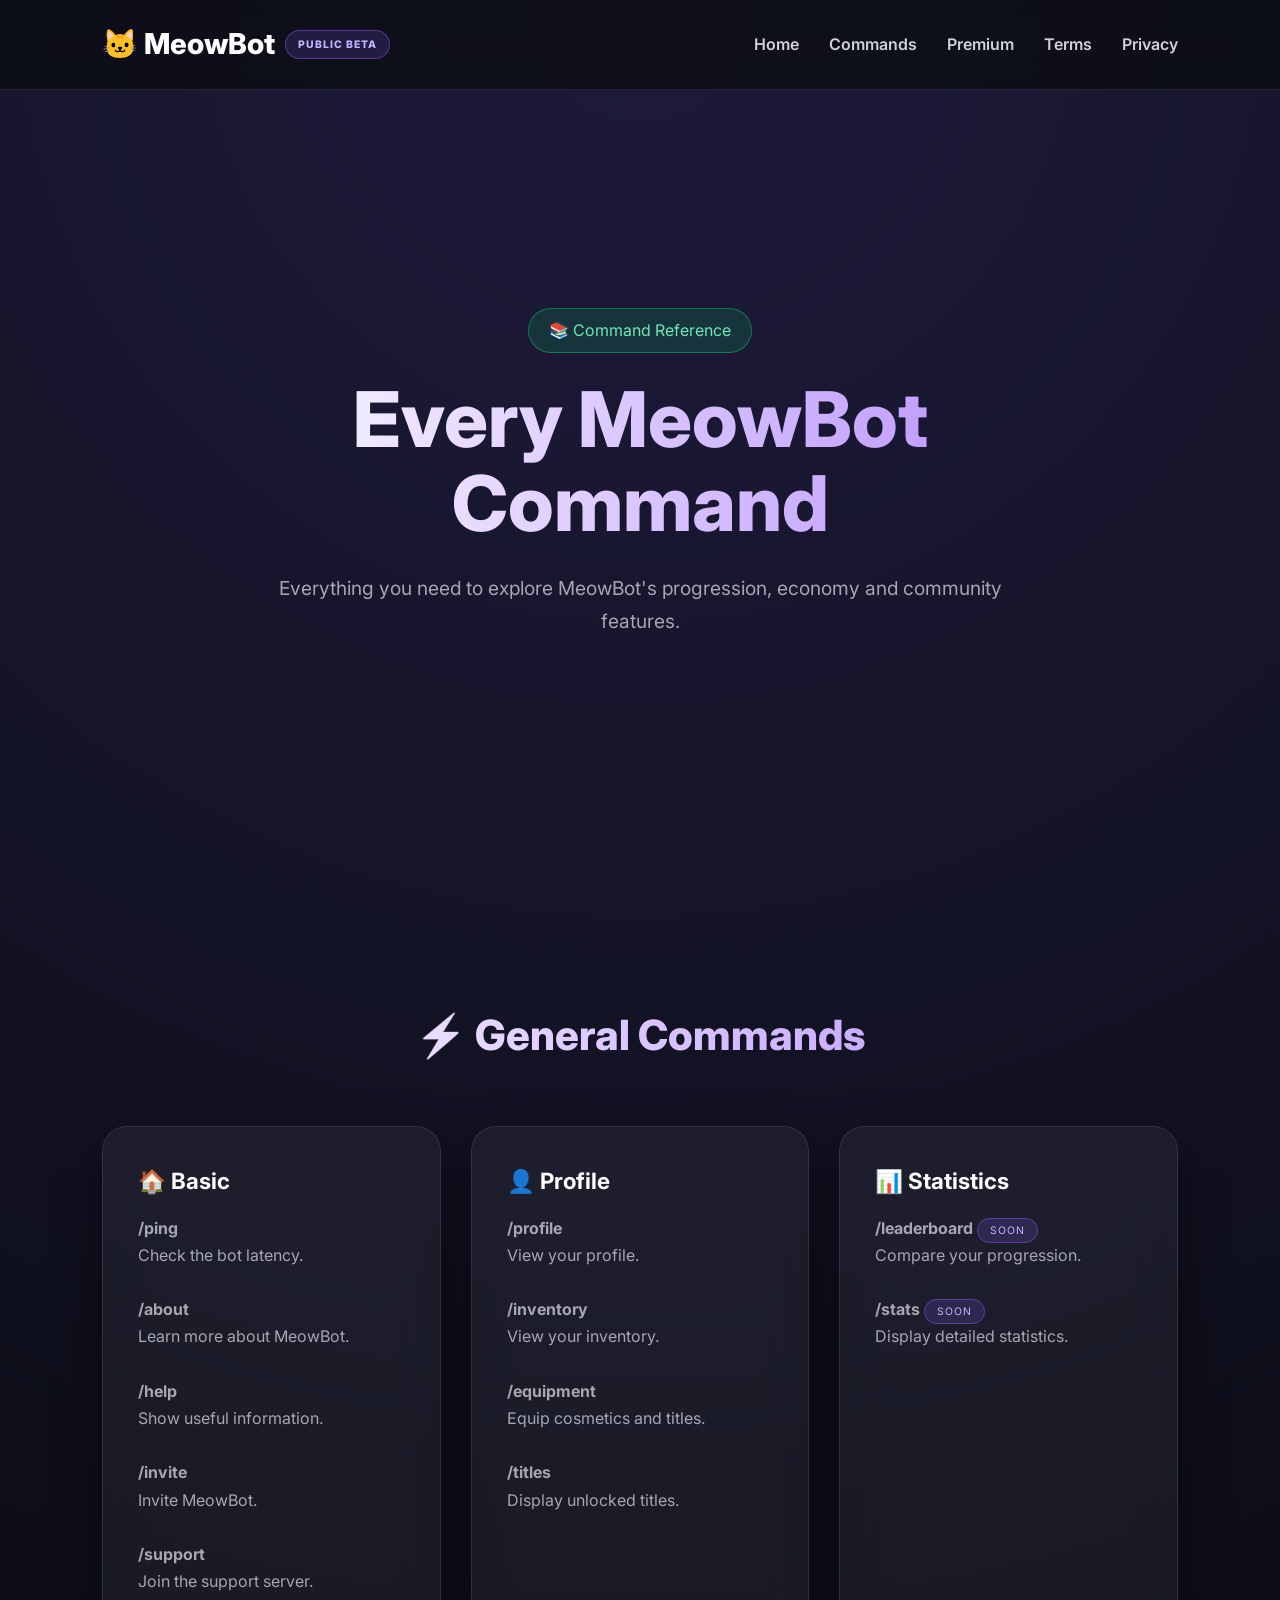
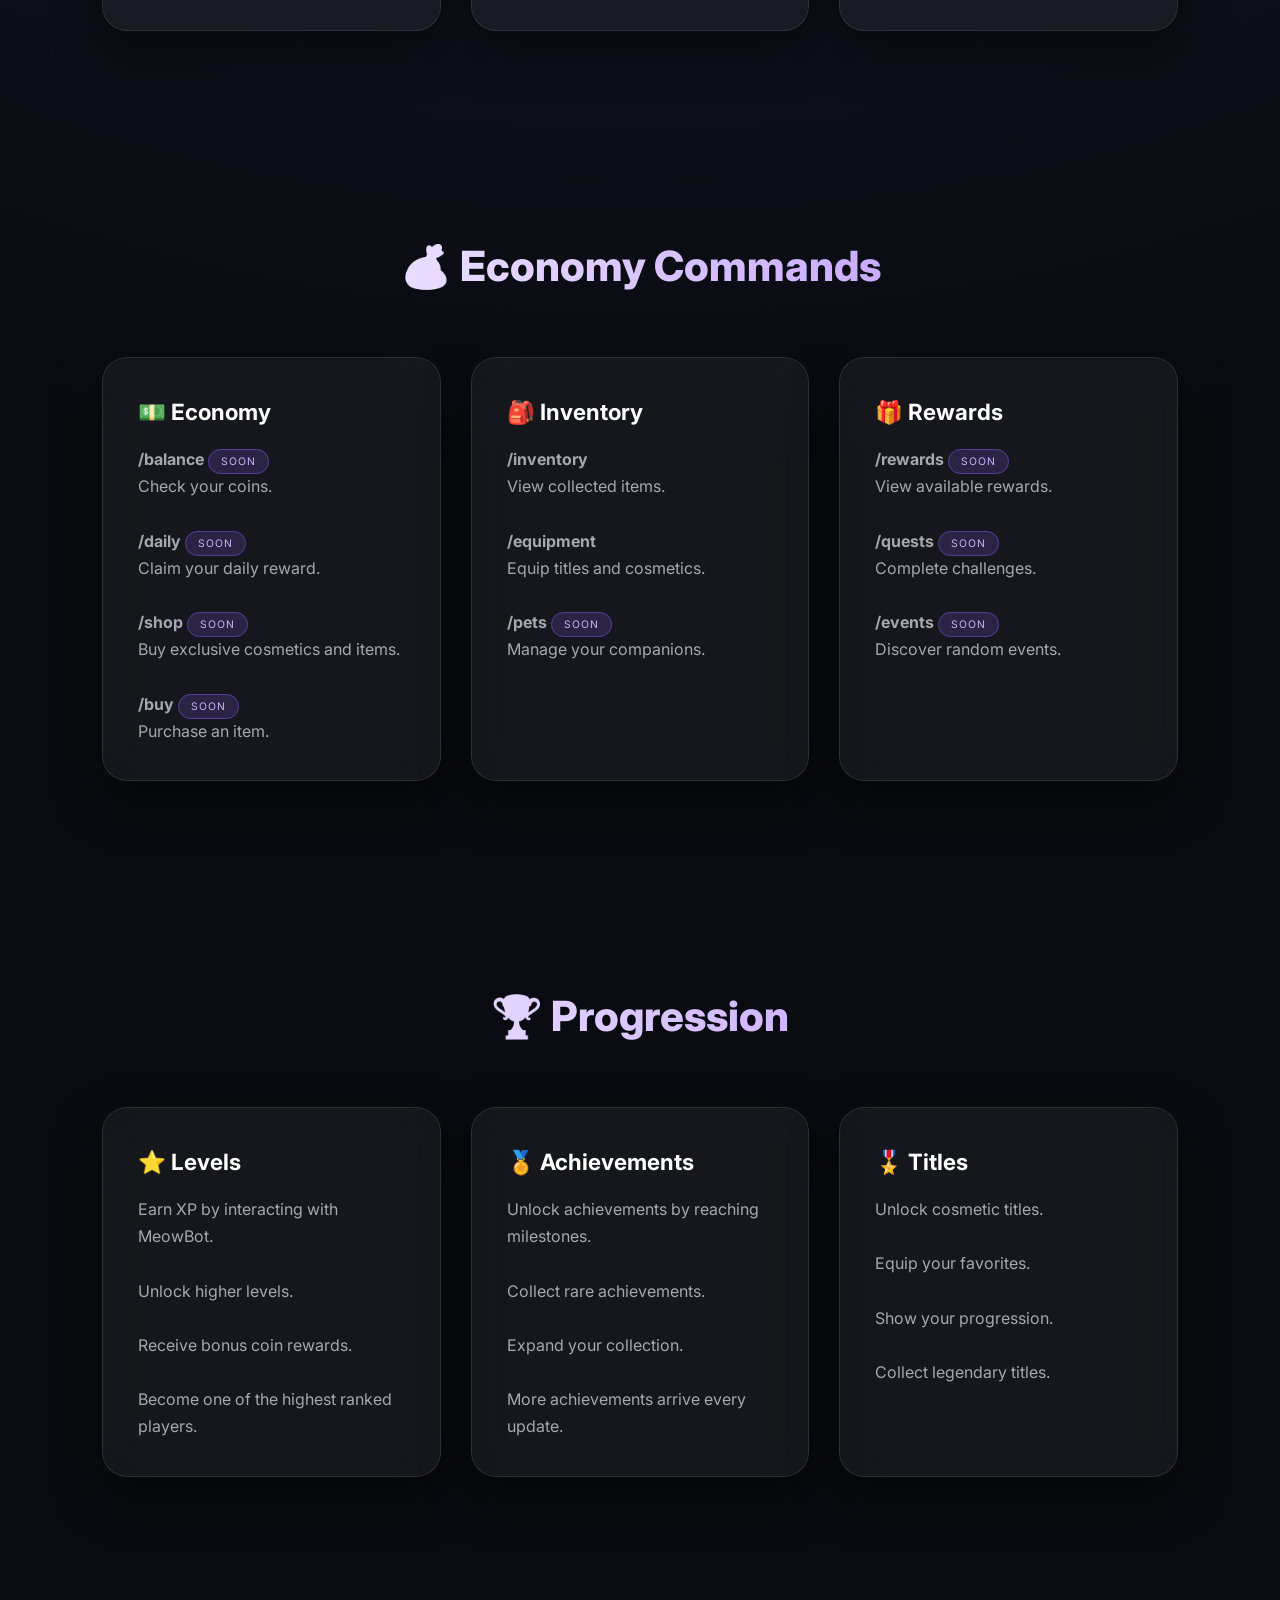
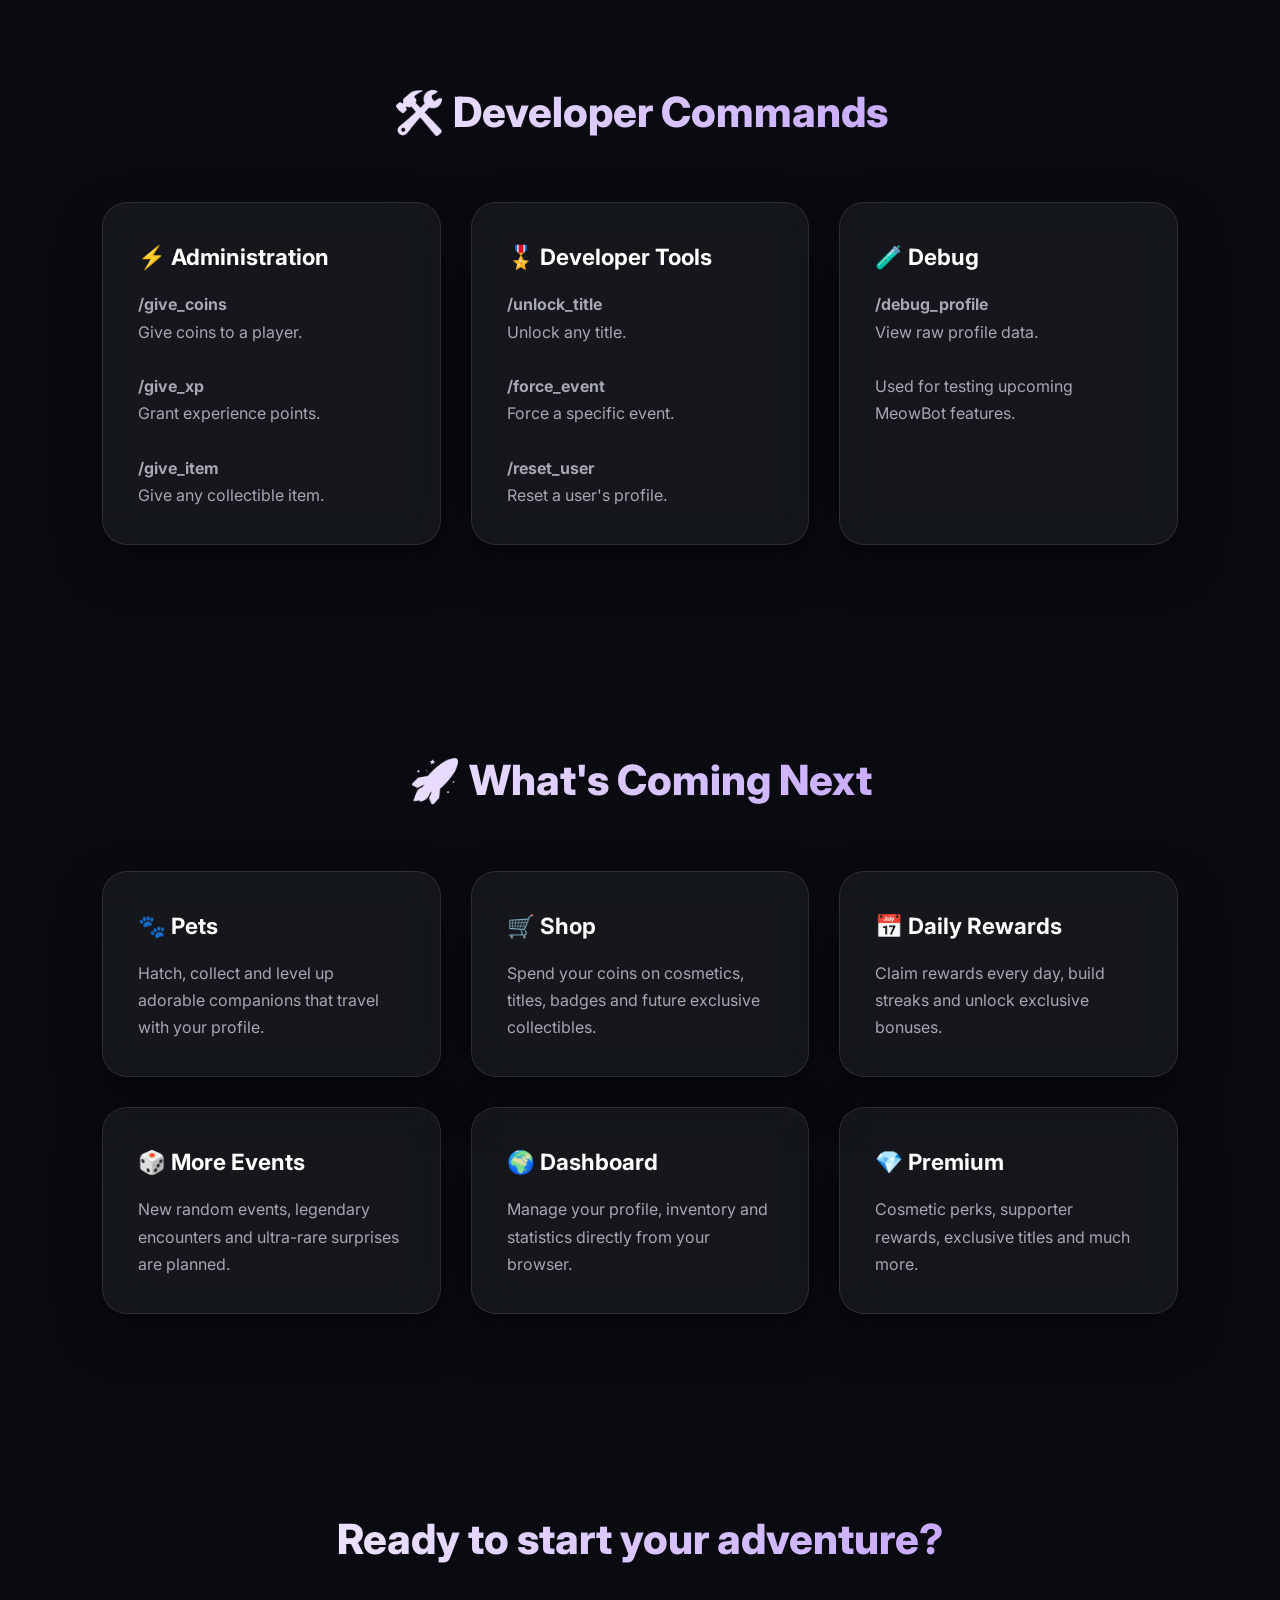
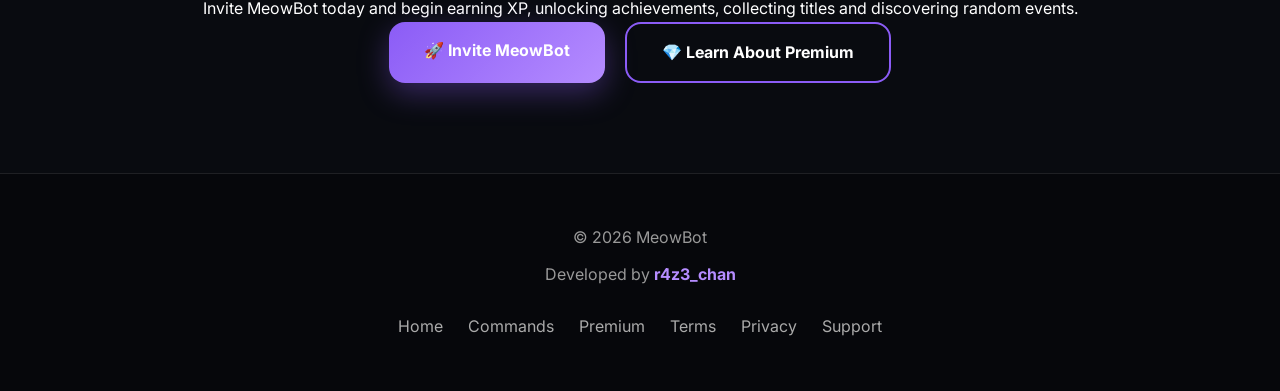
==== commit 355c0870: "Refactor commands.html for improved SEO and layout Updated meta tags and improved content descriptio" ====
--- a/commands.html
+++ b/commands.html
@@ -5,863 +5,1448 @@
 
     <meta charset="UTF-8">
 
-    <meta
-        name="viewport"
-        content="width=device-width, initial-scale=1.0"
-    >
-
-    <meta
-        name="description"
-        content="Discover every command available in MeowBot, the cutest Discord progression bot."
-    >
+
+    <meta name="viewport"
+          content="width=device-width, initial-scale=1.0">
+
+
+    <meta name="description"
+          content="Discover every MeowBot command available for progression, economy, achievements and community features.">
+
+
+    <meta name="keywords"
+          content="MeowBot Commands, Discord Bot Commands, XP Bot Commands">
+
+
+    <meta name="author"
+          content="r4z3_chan">
+
 
     <title>
-        MeowBot • Commands
+
+        MeowBot | Commands
+
     </title>
 
-    <link
-        rel="stylesheet"
-        href="style.css"
-    >
-
-    <link
-        rel="icon"
-        href="favicon.ico"
-    >
+
+
+    <link rel="stylesheet"
+          href="style.css">
+
 
 </head>
 
+
+
 <body>
 
+
 <header>
 
-    <a
-        href="index.html"
-        class="logo"
-    >
+
+
+    <a href="index.html"
+       class="logo">
+
 
         🐱 MeowBot
 
+
         <span class="beta-badge">
+
             PUBLIC BETA
+
         </span>
 
+
     </a>
 
+
+
+
+    <button class="menu-toggle">
+
+
+        ☰
+
+
+    </button>
+
+
+
+
+
     <nav class="navbar">
 
+
+
         <a href="index.html">
+
             Home
+
         </a>
 
+
+
         <a href="commands.html">
+
             Commands
+
         </a>
 
+
+
         <a href="premium.html">
+
             Premium
+
         </a>
 
+
+
         <a href="terms.html">
+
             Terms
+
         </a>
 
+
+
         <a href="privacy.html">
+
             Privacy
+
         </a>
 
+
+
     </nav>
 
-    <button class="menu-toggle">
-
-        ☰
-
-    </button>
+
 
 </header>
 
+
+
+
+
+<main>
+
+
+
+
+
 <section class="hero">
 
+
+
     <div class="hero-badge">
 
+
         📚 Command Reference
 
+
     </div>
 
+
+
+
     <h1>
 
+
         Every MeowBot Command
 
+
     </h1>
 
+
+
+
     <p>
+
 
         Everything you need to explore MeowBot's progression,
         economy and community features.
 
+
     </p>
 
+
+
 </section>
 
+
+
+
+
 <section>
 
-    <h2>
-
-        ⚡ General Commands
-
-    </h2>
-
-    <div class="cards">
-
-        <div class="card">
-
-            <h3>
-
-                🏠 Basic
-
-            </h3>
-
-            <p>
-
-                <strong>/ping</strong><br>
-                Check the bot latency.
-
-                <br><br>
-
-                <strong>/about</strong><br>
-                Learn more about MeowBot.
-
-                <br><br>
-
-                <strong>/help</strong><br>
-                Show useful information.
-
-                <br><br>
-
-                <strong>/invite</strong><br>
-                Invite MeowBot.
-
-                <br><br>
-
-                <strong>/support</strong><br>
-                Join the support server.
-
-            </p>
-
-        </div>
-
-        <div class="card">
-
-            <h3>
-
-                👤 Profile
-
-            </h3>
-
-            <p>
-
-                <strong>/profile</strong><br>
-                View your profile.
-
-                <br><br>
-
-                <strong>/inventory</strong><br>
-                View your inventory.
-
-                <br><br>
-
-                <strong>/equipment</strong><br>
-                Equip cosmetics and titles.
-
-                <br><br>
-
-                <strong>/titles</strong><br>
-                Display unlocked titles.
-
-            </p>
-
-        </div>
-
-        <div class="card">
-
-            <h3>
-
-                📊 Statistics
-
-            </h3>
-
-            <p>
-
-                <strong>/leaderboard</strong>
-
-                <span class="beta-badge">
-
-                    SOON
-
-                </span>
-
-                <br>
-
-                Compare your progression.
-
-                <br><br>
-
-                <strong>/stats</strong>
-
-                <span class="beta-badge">
-
-                    SOON
-
-                </span>
-
-                <br>
-
-                Display detailed statistics.
-
-            </p>
-
-        </div>
-
-    </div>
+
+<h2>
+
+
+⚡ General Commands
+
+
+</h2>
+
+
+
+<div class="cards">
+
+<div class="card">
+
+
+    <h3>
+
+        🏠 Basic
+
+    </h3>
+
+
+    <p>
+
+
+        <strong>/ping</strong><br>
+
+        Check the bot latency.
+
+
+
+        <br><br>
+
+
+
+        <strong>/about</strong><br>
+
+        Learn more about MeowBot.
+
+
+
+        <br><br>
+
+
+
+        <strong>/help</strong><br>
+
+        Show useful information.
+
+
+
+        <br><br>
+
+
+
+        <strong>/invite</strong><br>
+
+        Invite MeowBot.
+
+
+
+        <br><br>
+
+
+
+        <strong>/support</strong><br>
+
+        Join the support server.
+
+
+    </p>
+
+
+</div>
+
+
+
+
+
+
+<div class="card">
+
+
+    <h3>
+
+        👤 Profile
+
+    </h3>
+
+
+    <p>
+
+
+        <strong>/profile</strong><br>
+
+        View your profile.
+
+
+
+        <br><br>
+
+
+
+        <strong>/inventory</strong><br>
+
+        View your inventory.
+
+
+
+        <br><br>
+
+
+
+        <strong>/equipment</strong><br>
+
+        Equip cosmetics and titles.
+
+
+
+        <br><br>
+
+
+
+        <strong>/titles</strong><br>
+
+        Display unlocked titles.
+
+
+    </p>
+
+
+</div>
+
+
+
+
+
+
+<div class="card">
+
+
+    <h3>
+
+        📊 Statistics
+
+    </h3>
+
+
+    <p>
+
+
+        <strong>/leaderboard</strong>
+
+
+        <span class="beta-badge">
+
+            SOON
+
+        </span>
+
+
+
+        <br>
+
+
+        Compare your progression.
+
+
+
+        <br><br>
+
+
+
+        <strong>/stats</strong>
+
+
+        <span class="beta-badge">
+
+            SOON
+
+        </span>
+
+
+
+        <br>
+
+
+        Display detailed statistics.
+
+
+    </p>
+
+
+</div>
+
+
+
+</div>
+
 
 </section>
+
+
+
+
+
+
+
 <section>
 
-    <h2>
-
-        💰 Economy Commands
-
-    </h2>
-
-    <div class="cards">
-
-        <div class="card">
-
-            <h3>
-
-                💵 Economy
-
-            </h3>
-
-            <p>
-
-                <strong>/balance</strong>
-
-                <span class="beta-badge">
-                    SOON
-                </span>
-
-                <br>
-
-                Check your coins.
-
-                <br><br>
-
-                <strong>/daily</strong>
-
-                <span class="beta-badge">
-                    SOON
-                </span>
-
-                <br>
-
-                Claim your daily reward.
-
-                <br><br>
-
-                <strong>/shop</strong>
-
-                <span class="beta-badge">
-                    SOON
-                </span>
-
-                <br>
-
-                Buy exclusive cosmetics and items.
-
-                <br><br>
-
-                <strong>/buy</strong>
-
-                <span class="beta-badge">
-                    SOON
-                </span>
-
-                <br>
-
-                Purchase an item.
-
-            </p>
-
-        </div>
-
-        <div class="card">
-
-            <h3>
-
-                🎒 Inventory
-
-            </h3>
-
-            <p>
-
-                <strong>/inventory</strong>
-
-                <br>
-
-                View collected items.
-
-                <br><br>
-
-                <strong>/equipment</strong>
-
-                <br>
-
-                Equip titles and cosmetics.
-
-                <br><br>
-
-                <strong>/pets</strong>
-
-                <span class="beta-badge">
-                    SOON
-                </span>
-
-                <br>
-
-                Manage your companions.
-
-            </p>
-
-        </div>
-
-        <div class="card">
-
-            <h3>
-
-                🎁 Rewards
-
-            </h3>
-
-            <p>
-
-                <strong>/rewards</strong>
-
-                <span class="beta-badge">
-                    SOON
-                </span>
-
-                <br>
-
-                View available rewards.
-
-                <br><br>
-
-                <strong>/quests</strong>
-
-                <span class="beta-badge">
-                    SOON
-                </span>
-
-                <br>
-
-                Complete challenges.
-
-                <br><br>
-
-                <strong>/events</strong>
-
-                <span class="beta-badge">
-                    SOON
-                </span>
-
-                <br>
-
-                Discover random events.
-
-            </p>
-
-        </div>
-
-    </div>
+
+
+<h2>
+
+
+💰 Economy Commands
+
+
+</h2>
+
+
+
+<div class="cards">
+
+
+
+
+
+<div class="card">
+
+
+<h3>
+
+
+💵 Economy
+
+
+</h3>
+
+
+
+<p>
+
+
+
+<strong>/balance</strong>
+
+
+<span class="beta-badge">
+
+SOON
+
+</span>
+
+
+
+<br>
+
+
+Check your coins.
+
+
+
+<br><br>
+
+
+
+<strong>/daily</strong>
+
+
+<span class="beta-badge">
+
+SOON
+
+</span>
+
+
+
+<br>
+
+
+Claim your daily reward.
+
+
+
+<br><br>
+
+
+
+<strong>/shop</strong>
+
+
+<span class="beta-badge">
+
+SOON
+
+</span>
+
+
+
+<br>
+
+
+Buy exclusive cosmetics and items.
+
+
+
+<br><br>
+
+
+
+<strong>/buy</strong>
+
+
+<span class="beta-badge">
+
+SOON
+
+</span>
+
+
+
+<br>
+
+
+Purchase an item.
+
+
+
+</p>
+
+
+</div>
+
+<div class="card">
+
+
+    <h3>
+
+        🎒 Inventory
+
+    </h3>
+
+
+    <p>
+
+
+        <strong>/inventory</strong>
+
+
+        <br>
+
+
+        View collected items.
+
+
+
+        <br><br>
+
+
+
+        <strong>/equipment</strong>
+
+
+        <br>
+
+
+        Equip titles and cosmetics.
+
+
+
+        <br><br>
+
+
+
+        <strong>/pets</strong>
+
+
+        <span class="beta-badge">
+
+            SOON
+
+        </span>
+
+
+
+        <br>
+
+
+        Manage your companions.
+
+
+    </p>
+
+
+</div>
+
+
+
+
+
+
+<div class="card">
+
+
+    <h3>
+
+        🎁 Rewards
+
+    </h3>
+
+
+    <p>
+
+
+        <strong>/rewards</strong>
+
+
+        <span class="beta-badge">
+
+            SOON
+
+        </span>
+
+
+
+        <br>
+
+
+        View available rewards.
+
+
+
+        <br><br>
+
+
+
+        <strong>/quests</strong>
+
+
+        <span class="beta-badge">
+
+            SOON
+
+        </span>
+
+
+
+        <br>
+
+
+        Complete challenges.
+
+
+
+        <br><br>
+
+
+
+        <strong>/events</strong>
+
+
+        <span class="beta-badge">
+
+            SOON
+
+        </span>
+
+
+
+        <br>
+
+
+        Discover random events.
+
+
+    </p>
+
+
+</div>
+
+
+
+</div>
+
 
 </section>
 
+
+
+
+
+
+
 <section>
 
-    <h2>
-
-        🏆 Progression
-
-    </h2>
-
-    <div class="cards">
-
-        <div class="card">
-
-            <h3>
-
-                ⭐ Levels
-
-            </h3>
-
-            <p>
-
-                Earn XP by interacting with MeowBot.
-
-                <br><br>
-
-                Unlock higher levels.
-
-                <br><br>
-
-                Receive bonus coin rewards.
-
-                <br><br>
-
-                Become one of the highest ranked players.
-
-            </p>
-
-        </div>
-
-        <div class="card">
-
-            <h3>
-
-                🏅 Achievements
-
-            </h3>
-
-            <p>
-
-                Unlock achievements by reaching milestones.
-
-                <br><br>
-
-                Collect rare achievements.
-
-                <br><br>
-
-                Expand your collection.
-
-                <br><br>
-
-                More achievements arrive every update.
-
-            </p>
-
-        </div>
-
-        <div class="card">
-
-            <h3>
-
-                🎖️ Titles
-
-            </h3>
-
-            <p>
-
-                Unlock cosmetic titles.
-
-                <br><br>
-
-                Equip your favorites.
-
-                <br><br>
-
-                Show your progression.
-
-                <br><br>
-
-                Collect legendary titles.
-
-            </p>
-
-        </div>
-
-    </div>
+
+
+<h2>
+
+
+🏆 Progression
+
+
+</h2>
+
+
+
+
+<div class="cards">
+
+
+
+
+
+<div class="card">
+
+
+<h3>
+
+
+⭐ Levels
+
+
+</h3>
+
+
+
+<p>
+
+
+Earn XP by interacting with MeowBot.
+
+
+
+<br><br>
+
+
+
+Unlock higher levels.
+
+
+
+<br><br>
+
+
+
+Receive bonus coin rewards.
+
+
+
+<br><br>
+
+
+
+Become one of the highest ranked players.
+
+
+</p>
+
+
+</div>
+
+
+
+
+
+
+<div class="card">
+
+
+<h3>
+
+
+🏅 Achievements
+
+
+</h3>
+
+
+
+<p>
+
+
+Unlock achievements by reaching milestones.
+
+
+
+<br><br>
+
+
+
+Collect rare achievements.
+
+
+
+<br><br>
+
+
+
+Expand your collection.
+
+
+
+<br><br>
+
+
+
+More achievements arrive every update.
+
+
+</p>
+
+
+</div>
+
+
+
+
+
+
+<div class="card">
+
+
+<h3>
+
+
+🎖️ Titles
+
+
+</h3>
+
+
+
+<p>
+
+
+Unlock cosmetic titles.
+
+
+
+<br><br>
+
+
+
+Equip your favorites.
+
+
+
+<br><br>
+
+
+
+Show your progression.
+
+
+
+<br><br>
+
+
+
+Collect legendary titles.
+
+
+</p>
+
+
+</div>
+
+
+
+</div>
+
 
 </section>
+
 <section>
 
-    <h2>
-
-        🛠️ Developer Commands
-
-    </h2>
-
-    <div class="cards">
-
-        <div class="card">
-
-            <h3>
-
-                ⚡ Administration
-
-            </h3>
-
-            <p>
-
-                <strong>/give_coins</strong>
-
-                <br>
-
-                Give coins to a player.
-
-                <br><br>
-
-                <strong>/give_xp</strong>
-
-                <br>
-
-                Grant experience points.
-
-                <br><br>
-
-                <strong>/give_item</strong>
-
-                <br>
-
-                Give any collectible item.
-
-            </p>
-
-        </div>
-
-        <div class="card">
-
-            <h3>
-
-                🎖️ Developer Tools
-
-            </h3>
-
-            <p>
-
-                <strong>/unlock_title</strong>
-
-                <br>
-
-                Unlock any title.
-
-                <br><br>
-
-                <strong>/force_event</strong>
-
-                <br>
-
-                Force a specific event.
-
-                <br><br>
-
-                <strong>/reset_user</strong>
-
-                <br>
-
-                Reset a user's profile.
-
-            </p>
-
-        </div>
-
-        <div class="card">
-
-            <h3>
-
-                🧪 Debug
-
-            </h3>
-
-            <p>
-
-                <strong>/debug_profile</strong>
-
-                <br>
-
-                View raw profile data.
-
-                <br><br>
-
-                Used for testing upcoming
-                MeowBot features.
-
-            </p>
-
-        </div>
-
-    </div>
+
+<h2>
+
+
+🛠️ Developer Commands
+
+
+</h2>
+
+
+
+<div class="cards">
+
+
+
+
+
+<div class="card">
+
+
+<h3>
+
+
+⚡ Administration
+
+
+</h3>
+
+
+
+<p>
+
+
+<strong>/give_coins</strong>
+
+
+<br>
+
+
+Give coins to a player.
+
+
+
+<br><br>
+
+
+
+<strong>/give_xp</strong>
+
+
+<br>
+
+
+Grant experience points.
+
+
+
+<br><br>
+
+
+
+<strong>/give_item</strong>
+
+
+<br>
+
+
+Give any collectible item.
+
+
+</p>
+
+
+</div>
+
+
+
+
+
+
+<div class="card">
+
+
+<h3>
+
+
+🎖️ Developer Tools
+
+
+</h3>
+
+
+
+<p>
+
+
+<strong>/unlock_title</strong>
+
+
+<br>
+
+
+Unlock any title.
+
+
+
+<br><br>
+
+
+
+<strong>/force_event</strong>
+
+
+<br>
+
+
+Force a specific event.
+
+
+
+<br><br>
+
+
+
+<strong>/reset_user</strong>
+
+
+<br>
+
+
+Reset a user's profile.
+
+
+</p>
+
+
+</div>
+
+
+
+
+
+
+<div class="card">
+
+
+<h3>
+
+
+🧪 Debug
+
+
+</h3>
+
+
+
+<p>
+
+
+<strong>/debug_profile</strong>
+
+
+<br>
+
+
+View raw profile data.
+
+
+
+<br><br>
+
+
+
+Used for testing upcoming
+MeowBot features.
+
+
+</p>
+
+
+</div>
+
+
+
+</div>
+
 
 </section>
 
+
+
+
+
+
+
 <section>
 
-    <h2>
-
-        🚀 What's Coming Next
-
-    </h2>
-
-    <div class="cards">
-
-        <div class="card">
-
-            <h3>
-
-                🐾 Pets
-
-            </h3>
-
-            <p>
-
-                Hatch, collect and level up
-                adorable companions that
-                travel with your profile.
-
-            </p>
-
-        </div>
-
-        <div class="card">
-
-            <h3>
-
-                🛒 Shop
-
-            </h3>
-
-            <p>
-
-                Spend your coins on
-                cosmetics, titles,
-                badges and future
-                exclusive collectibles.
-
-            </p>
-
-        </div>
-
-        <div class="card">
-
-            <h3>
-
-                📅 Daily Rewards
-
-            </h3>
-
-            <p>
-
-                Claim rewards every day,
-                build streaks and unlock
-                exclusive bonuses.
-
-            </p>
-
-        </div>
-
-        <div class="card">
-
-            <h3>
-
-                🎲 More Events
-
-            </h3>
-
-            <p>
-
-                New random events,
-                legendary encounters
-                and ultra-rare surprises
-                are planned.
-
-            </p>
-
-        </div>
-
-        <div class="card">
-
-            <h3>
-
-                🌍 Dashboard
-
-            </h3>
-
-            <p>
-
-                Manage your profile,
-                inventory and statistics
-                directly from your browser.
-
-            </p>
-
-        </div>
-
-        <div class="card">
-
-            <h3>
-
-                💎 Premium
-
-            </h3>
-
-            <p>
-
-                Cosmetic perks,
-                supporter rewards,
-                exclusive titles and
-                much more.
-
-            </p>
-
-        </div>
-
-    </div>
+
+<h2>
+
+
+🚀 What's Coming Next
+
+
+</h2>
+
+
+
+<div class="cards">
+
+
+
+
+
+<div class="card">
+
+
+<h3>
+
+
+🐾 Pets
+
+
+</h3>
+
+
+
+<p>
+
+
+Hatch, collect and level up
+adorable companions that
+travel with your profile.
+
+
+</p>
+
+
+</div>
+
+
+
+
+
+
+<div class="card">
+
+
+<h3>
+
+
+🛒 Shop
+
+
+</h3>
+
+
+
+<p>
+
+
+Spend your coins on cosmetics,
+titles, badges and future
+exclusive collectibles.
+
+
+</p>
+
+
+</div>
+
+
+
+
+
+
+<div class="card">
+
+
+<h3>
+
+
+📅 Daily Rewards
+
+
+</h3>
+
+
+
+<p>
+
+
+Claim rewards every day,
+build streaks and unlock
+exclusive bonuses.
+
+
+</p>
+
+
+</div>
+
+
+
+
+
+
+<div class="card">
+
+
+<h3>
+
+
+🎲 More Events
+
+
+</h3>
+
+
+
+<p>
+
+
+New random events,
+legendary encounters
+and ultra-rare surprises
+are planned.
+
+
+</p>
+
+
+</div>
+
+
+
+
+
+
+<div class="card">
+
+
+<h3>
+
+
+🌍 Dashboard
+
+
+</h3>
+
+
+
+<p>
+
+
+Manage your profile,
+inventory and statistics
+directly from your browser.
+
+
+</p>
+
+
+</div>
+
+
+
+
+
+
+<div class="card">
+
+
+<h3>
+
+
+💎 Premium
+
+
+</h3>
+
+
+
+<p>
+
+
+Cosmetic perks,
+supporter rewards,
+exclusive titles and
+much more.
+
+
+</p>
+
+
+</div>
+
+
+
+</div>
+
 
 </section>
 
+
+
+
+
+
+
 <section class="cta">
 
-    <h2>
-
-        Ready to start your adventure?
-
-    </h2>
-
-    <p>
-
-        Invite MeowBot today and begin earning XP,
-        unlocking achievements, collecting titles
-        and discovering random events.
-
-    </p>
-
-    <div class="buttons">
-
-        <a
-            class="primary"
-            href="https://discord.com/oauth2/authorize?client_id=1523691754614689943&permissions=412317240384&integration_type=0&scope=bot+applications.commands"
-            target="_blank">
-
-            🚀 Invite MeowBot
-
-        </a>
-
-        <a
-            class="secondary"
-            href="premium.html">
-
-            💎 Learn About Premium
-
-        </a>
-
-    </div>
+
+
+<h2>
+
+
+Ready to start your adventure?
+
+
+</h2>
+
+
+
+<p>
+
+
+Invite MeowBot today and begin earning XP,
+unlocking achievements, collecting titles
+and discovering random events.
+
+
+</p>
+
+
+
+<div class="buttons">
+
+
+
+<a
+class="primary"
+href="https://discord.com/oauth2/authorize?client_id=1523691754614689943&permissions=412317240384&integration_type=0&scope=bot+applications.commands"
+target="_blank"
+rel="noopener">
+
+
+🚀 Invite MeowBot
+
+
+</a>
+
+
+
+
+
+<a
+class="secondary"
+href="premium.html">
+
+
+💎 Learn About Premium
+
+
+</a>
+
+
+
+</div>
+
 
 </section>
+
+
+
+</main>
+
+
+
+
+
+
+
 <footer>
 
-    <div class="footer-content">
-
-        <h3>
-
-            🐱 MeowBot
-
-        </h3>
-
-        <p>
-
-            The cutest Discord progression bot.
-
-            <br>
-
-            Built with ❤️ by <strong>r4z3_chan</strong>
-
-        </p>
-
-        <div class="footer-links">
-
-            <a href="index.html">
-
-                Home
-
-            </a>
-
-            <a href="commands.html">
-
-                Commands
-
-            </a>
-
-            <a href="premium.html">
-
-                Premium
-
-            </a>
-
-            <a href="terms.html">
-
-                Terms
-
-            </a>
-
-            <a href="privacy.html">
-
-                Privacy
-
-            </a>
-
-            <a
-                href="https://ko-fi.com/r4z3chan"
-                target="_blank">
-
-                Support
-
-            </a>
-
-        </div>
-
-        <div class="footer-bottom">
-
-            <p>
-
-                © 2026 MeowBot. All Rights Reserved.
-
-            </p>
-
-        </div>
-
-    </div>
+
+
+<p>
+
+
+© <span class="current-year"></span> MeowBot
+
+
+</p>
+
+
+
+<p>
+
+
+Developed by <strong>r4z3_chan</strong>
+
+
+</p>
+
+
+
+
+<div class="footer-links">
+
+
+
+<a href="index.html">
+
+Home
+
+</a>
+
+
+
+
+<a href="commands.html">
+
+Commands
+
+</a>
+
+
+
+
+<a href="premium.html">
+
+Premium
+
+</a>
+
+
+
+
+<a href="terms.html">
+
+Terms
+
+</a>
+
+
+
+
+<a href="privacy.html">
+
+Privacy
+
+</a>
+
+
+
+
+<a
+href="https://ko-fi.com/r4z3chan"
+target="_blank"
+rel="noopener">
+
+
+Support
+
+
+</a>
+
+
+
+</div>
+
+
 
 </footer>
 
-<script>
-
-const menuButton = document.querySelector(".menu-toggle");
-
-const navbar = document.querySelector(".navbar");
-
-if (menuButton && navbar) {
-
-    menuButton.addEventListener("click", () => {
-
-        navbar.classList.toggle("active");
-
-    });
-
-    document.querySelectorAll(".navbar a").forEach(link => {
-
-        link.addEventListener("click", () => {
-
-            navbar.classList.remove("active");
-
-        });
-
-    });
-
-}
-
-</script>
+
+
+
+
+
+
+<script src="main.js"></script>
+
+
 
 </body>
 
+
 </html>
